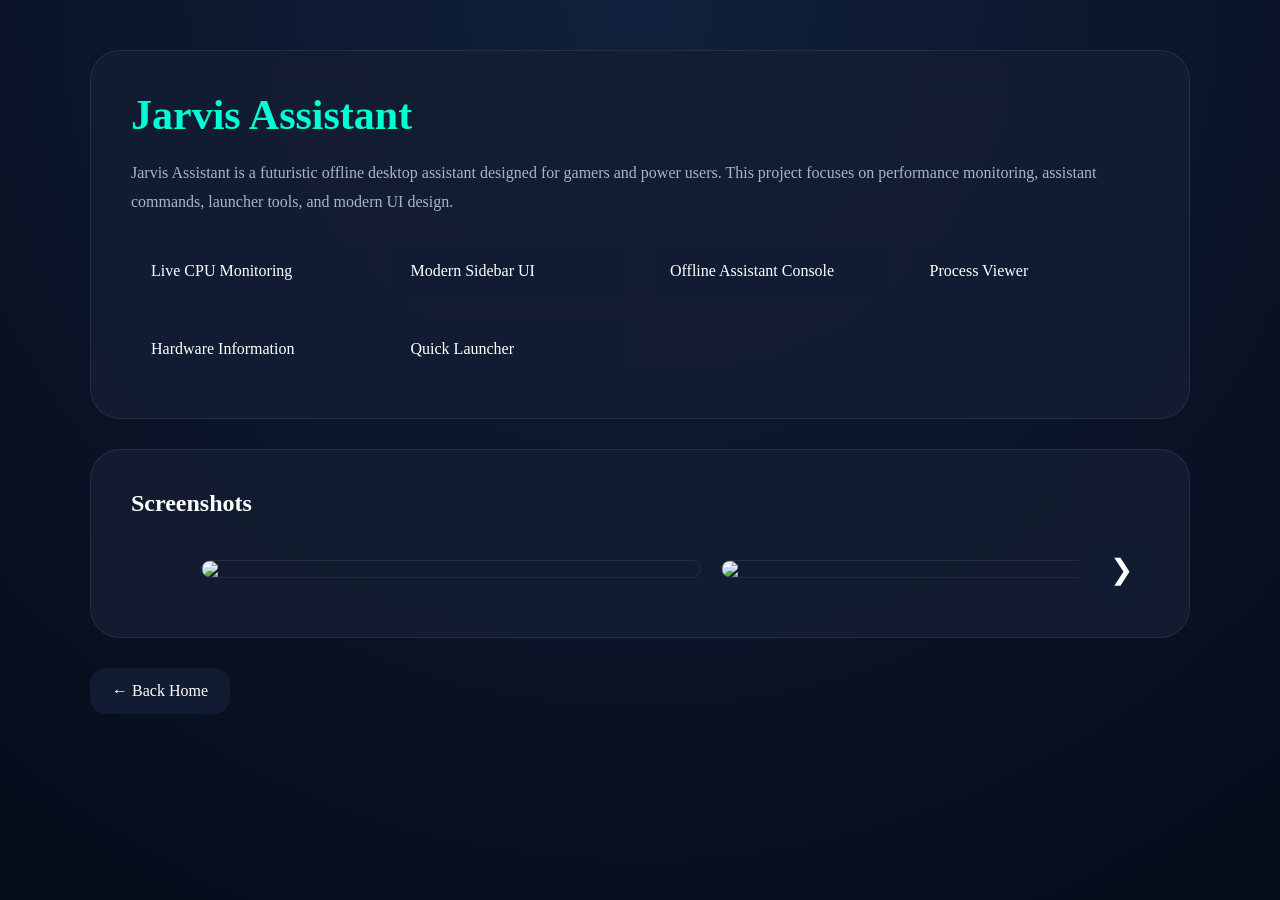
==== about.html @ fdf376cb "Add files via upload" ====
<!DOCTYPE html>
<html lang="en">

<head>

<meta charset="UTF-8">
<meta name="viewport" content="width=device-width, initial-scale=1.0">

<title>About - Jarvis Assistant</title>

<style>

*{
    margin:0;
    padding:0;
    box-sizing:border-box;
}

body{

    background:
    radial-gradient(circle at top,#12203d,#050b18);

    color:white;

    font-family:"Segoe UI";

    min-height:100vh;

    padding:50px;
}

.container{

    max-width:1100px;

    margin:auto;
}

.card{

    background:rgba(20,30,50,0.85);

    border:1px solid rgba(255,255,255,0.08);

    backdrop-filter:blur(20px);

    border-radius:30px;

    padding:40px;

    margin-bottom:30px;
}

h1{

    font-size:42px;

    margin-bottom:20px;

    color:#00ffd5;
}

h2{

    margin-bottom:15px;
}

p{

    color:#a5b4d4;

    line-height:1.8;
}

.features{

    display:grid;

    grid-template-columns:repeat(auto-fit,minmax(220px,1fr));

    gap:20px;

    margin-top:25px;
}

.feature{

    background:#111c33;

    padding:20px;

    border-radius:18px;
}

.slider-wrapper{

    display:flex;

    align-items:center;

    gap:15px;

    margin-top:25px;
}

.gallery-container{

    width:100%;

    overflow:hidden;
}

.gallery{

    display:flex;

    gap:20px;

    transition:0.35s;

    transform:translateX(0);
}

.gallery img{

    width:500px;

    border-radius:22px;

    cursor:pointer;

    flex-shrink:0;

    border:1px solid rgba(255,255,255,0.08);

    transition:0.25s;
}

.gallery img:hover{

    transform:scale(1.02);
}

.slide-btn{

    width:55px;
    height:55px;

    border:none;

    border-radius:50%;

    background:#111c33;

    color:white;

    font-size:28px;

    cursor:pointer;

    flex-shrink:0;

    transition:0.25s;
}

.slide-btn:hover{

    background:#00ffd5;

    color:#081120;
}

/* VIEWER */

#viewer{

    position:fixed;

    inset:0;

    background:rgba(0,0,0,0.97);

    display:none;

    justify-content:center;

    align-items:center;

    z-index:999999;

    backdrop-filter:blur(10px);
}

#viewer img{

    width:auto;

    height:84vh;

    max-width:82vw;

    object-fit:contain;

    border:1px solid rgba(255,255,255,0.08);

    border-radius:8px;

    box-shadow:
    0 0 80px rgba(0,0,0,0.8);

    outline:none;
}

.nav{

    position:fixed;

    top:50%;

    transform:translateY(-50%);

    width:64px;
    height:64px;

    border:none;

    border-radius:50%;

    background:rgba(10,15,25,0.42);

    backdrop-filter:blur(18px);

    color:white;

    font-size:34px;

    cursor:pointer;

    transition:0.25s;

    z-index:9999999;
}

.nav:hover{

    background:#00ffd5;

    color:#081120;

    transform:
    translateY(-50%)
    scale(1.08);
}

.nav:hover{

    opacity:1;
}

.left{

   position: fixed;
    left: 8px;
    top: 50%;
    transform: translateY(-50%);
    z-index: 999999;

}

.right{

    position: fixed;
    right: 8px;
    top: 50%;
    transform: translateY(-50%);
    z-index: 999999;

}

#close-btn{

    position:fixed;

    top:14px;
    right:14px;

    width:48px;
    height:48px;

    border:none;

    border-radius:14px;

    background:rgba(20,30,50,0.82);

    backdrop-filter:blur(12px);

    color:white;

    font-size:20px;

    cursor:pointer;

    transition:0.25s;

    z-index:1000000;
}

#close-btn:hover{

    background:#ff4d6d;

    transform:scale(1.06);
}
.back{

    display:inline-block;

    margin-top:20px;

    padding:14px 24px;

    background:#00ffd5;

    color:#081120;

    text-decoration:none;

    border-radius:15px;

    font-weight:bold;
}

.top-back{

    display:inline-block;

    margin-bottom:25px;

    padding:14px 22px;

    background:#111c33;

    color:white;

    text-decoration:none;

    border-radius:16px;

    transition:0.25s;
}

.top-back:hover{

    background:#00ffd5;

    color:#081120;
}

</style>

</head>

<body>

<div class="container">

    <div class="card">

        <h1>Jarvis Assistant</h1>

        <p>

            Jarvis Assistant is a futuristic offline desktop
            assistant designed for gamers and power users.

            This project focuses on performance monitoring,
            assistant commands, launcher tools, and modern UI design.

        </p>

        <div class="features">

            <div class="feature">
                Live CPU Monitoring
            </div>

            <div class="feature">
                Modern Sidebar UI
            </div>

            <div class="feature">
                Offline Assistant Console
            </div>

            <div class="feature">
                Process Viewer
            </div>

            <div class="feature">
                Hardware Information
            </div>

            <div class="feature">
                Quick Launcher
            </div>

        </div>

    </div>

    <div class="card">

        <h2>Screenshots</h2>

        <div class="slider-wrapper">

            <button id="left-btn"
                    class="slide-btn"
                    onclick="scrollGallery(-1)">

                ❮

            </button>

            <div class="gallery-container">

                <div class="gallery">

                    <img src="screenshots/screenshot1.png"
                        onclick="openViewer(0)">

                    <img src="screenshots/screenshot2.png"
                        onclick="openViewer(1)">

                    <img src="screenshots/screenshot3.png"
                        onclick="openViewer(2)">

                    <img src="screenshots/screenshot4.png"
                        onclick="openViewer(3)">

                </div>

            </div>

            <button id="right-btn"
                    class="slide-btn"
                    onclick="scrollGallery(1)">

                ❯

            </button>

        </div>

        <!-- IMAGE VIEWER -->

        <div id="viewer">

            <button class="nav left"
                 onclick="prevImage()">

                ❮

            </button>

            <img id="viewer-img">

            <button class="nav right"
                    onclick="nextImage()">

                ❯

            </button>

            <button id="close-btn"
                    onclick="closeViewer()">

                ✕

            </button>

        </div>

    </div>

    <a class="top-back"
        href="index.html">

        ← Back Home

    </a>

</div>

<script>

const images = [
    "screenshots/screenshot1.png",
    "screenshots/screenshot2.png",
    "screenshots/screenshot3.png",
    "screenshots/screenshot4.png"
];

let currentImage = 0;

let galleryIndex = 0;

const gallery =
    document.querySelector(".gallery");

function scrollGallery(direction){

    galleryIndex += direction;

    if(galleryIndex < 0)
        galleryIndex = 0;

    if(galleryIndex > 3)
        galleryIndex = 3;

    gallery.style.transform =
        `translateX(-${galleryIndex * 520}px)`;

    updateButtons();
}

function updateButtons(){

    document.getElementById("left-btn").style.opacity =
        galleryIndex === 0 ? "0" : "1";

    document.getElementById("right-btn").style.opacity =
        galleryIndex === 3 ? "0" : "1";
}

function openViewer(index){

    currentImage = index;

    document.getElementById("viewer").style.display = "flex";

    updateViewer();
}

function closeViewer(){

    document.getElementById("viewer").style.display = "none";
}

function updateViewer(){

    document.getElementById("viewer-img").src =
        images[currentImage];

    document.querySelector(".left").style.opacity =
        currentImage === 0 ? "0" : "1";

    document.querySelector(".right").style.opacity =
        currentImage === 3 ? "0" : "1";
}

function nextImage(){

    if(currentImage < 3){

        currentImage++;

        updateViewer();
    }
}

function prevImage(){

    if(currentImage > 0){

        currentImage--;

        updateViewer();
    }
}

document.addEventListener("keydown", function(e){

    const viewer =
        document.getElementById("viewer");

    if(viewer.style.display !== "flex")
        return;

    if(e.key === "ArrowRight")
        nextImage();

    if(e.key === "ArrowLeft")
        prevImage();

    if(e.key === "Escape")
        closeViewer();
});

updateButtons();

</script>

</body>

</html>
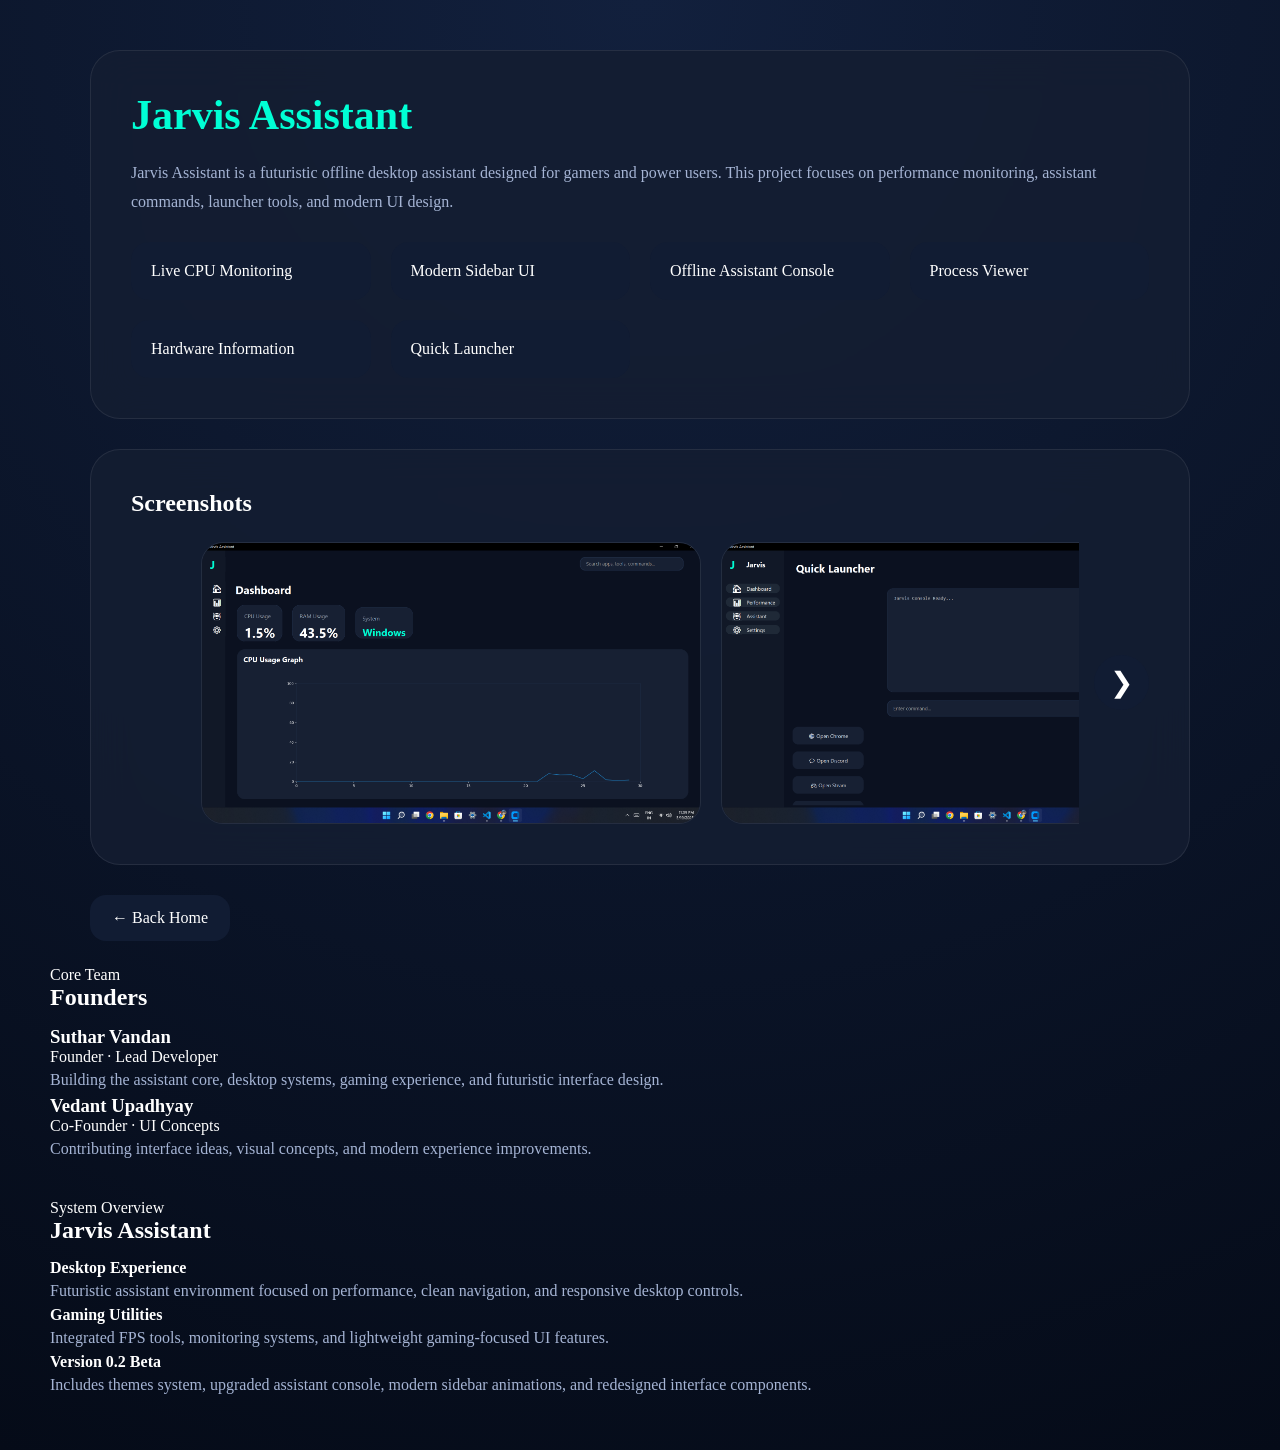
==== commit 31bbfbe1: "Update about.html" ====
--- a/about.html
+++ b/about.html
@@ -428,16 +428,16 @@
 
                 <div class="gallery">
 
-                    <img src="screenshots/screenshot1.png"
+                    <img src="screenshot1.png"
                         onclick="openViewer(0)">
 
-                    <img src="screenshots/screenshot2.png"
+                    <img src="screenshot2.png"
                         onclick="openViewer(1)">
 
-                    <img src="screenshots/screenshot3.png"
+                    <img src="screenshot3.png"
                         onclick="openViewer(2)">
 
-                    <img src="screenshots/screenshot4.png"
+                    <img src="screenshot4.png"
                         onclick="openViewer(3)">
 
                 </div>
@@ -497,10 +497,10 @@
 <script>
 
 const images = [
-    "screenshots/screenshot1.png",
-    "screenshots/screenshot2.png",
-    "screenshots/screenshot3.png",
-    "screenshots/screenshot4.png"
+    "screenshot1.png",
+    "screenshot2.png",
+    "screenshot3.png",
+    "screenshot4.png"
 ];
 
 let currentImage = 0;
@@ -603,6 +603,129 @@
 
 </script>
 
+<section class="founders">
+
+    <div class="section-header">
+
+        <span>Core Team</span>
+
+        <h2 class="hover-title">Founders</h2>
+
+    </div>
+
+    <div class="founder-grid">
+
+        <div class="founder-card">
+
+            <div class="top-line"></div>
+
+            <h3>Suthar Vandan</h3>
+
+            <div class="role">
+
+                Founder · Lead Developer
+
+            </div>
+
+            <p>
+
+                Building the assistant core,
+                desktop systems,
+                gaming experience,
+                and futuristic interface design.
+
+            </p>
+
+        </div>
+
+        <div class="founder-card">
+
+            <div class="top-line"></div>
+
+            <h3>Vedant Upadhyay</h3>
+
+            <div class="role">
+
+                Co-Founder · UI Concepts
+
+            </div>
+
+            <p>
+
+                Contributing interface ideas,
+                visual concepts,
+                and modern experience improvements.
+
+            </p>
+
+        </div>
+
+    </div>
+
+</section><br>
+
+<br>
+
+<section class="about-section">
+
+    <div class="section-header">
+
+        <span>System Overview</span>
+
+        <h2 class="hover-title">Jarvis Assistant</h2>
+
+    </div>
+
+    <div class="about-layout">
+
+        <div class="about-box">
+
+            <h4>Desktop Experience</h4>
+
+            <p>
+
+                Futuristic assistant environment
+                focused on performance,
+                clean navigation,
+                and responsive desktop controls.
+
+            </p>
+
+        </div>
+
+        <div class="about-box">
+
+            <h4>Gaming Utilities</h4>
+
+            <p>
+
+                Integrated FPS tools,
+                monitoring systems,
+                and lightweight gaming-focused UI features.
+
+            </p>
+
+        </div>
+
+        <div class="about-box">
+
+            <h4>Version 0.2 Beta</h4>
+
+            <p>
+
+                Includes themes system,
+                upgraded assistant console,
+                modern sidebar animations,
+                and redesigned interface components.
+
+            </p>
+
+        </div>
+
+    </div>
+
+</section>
+
 </body>
 
-</html>+</html>
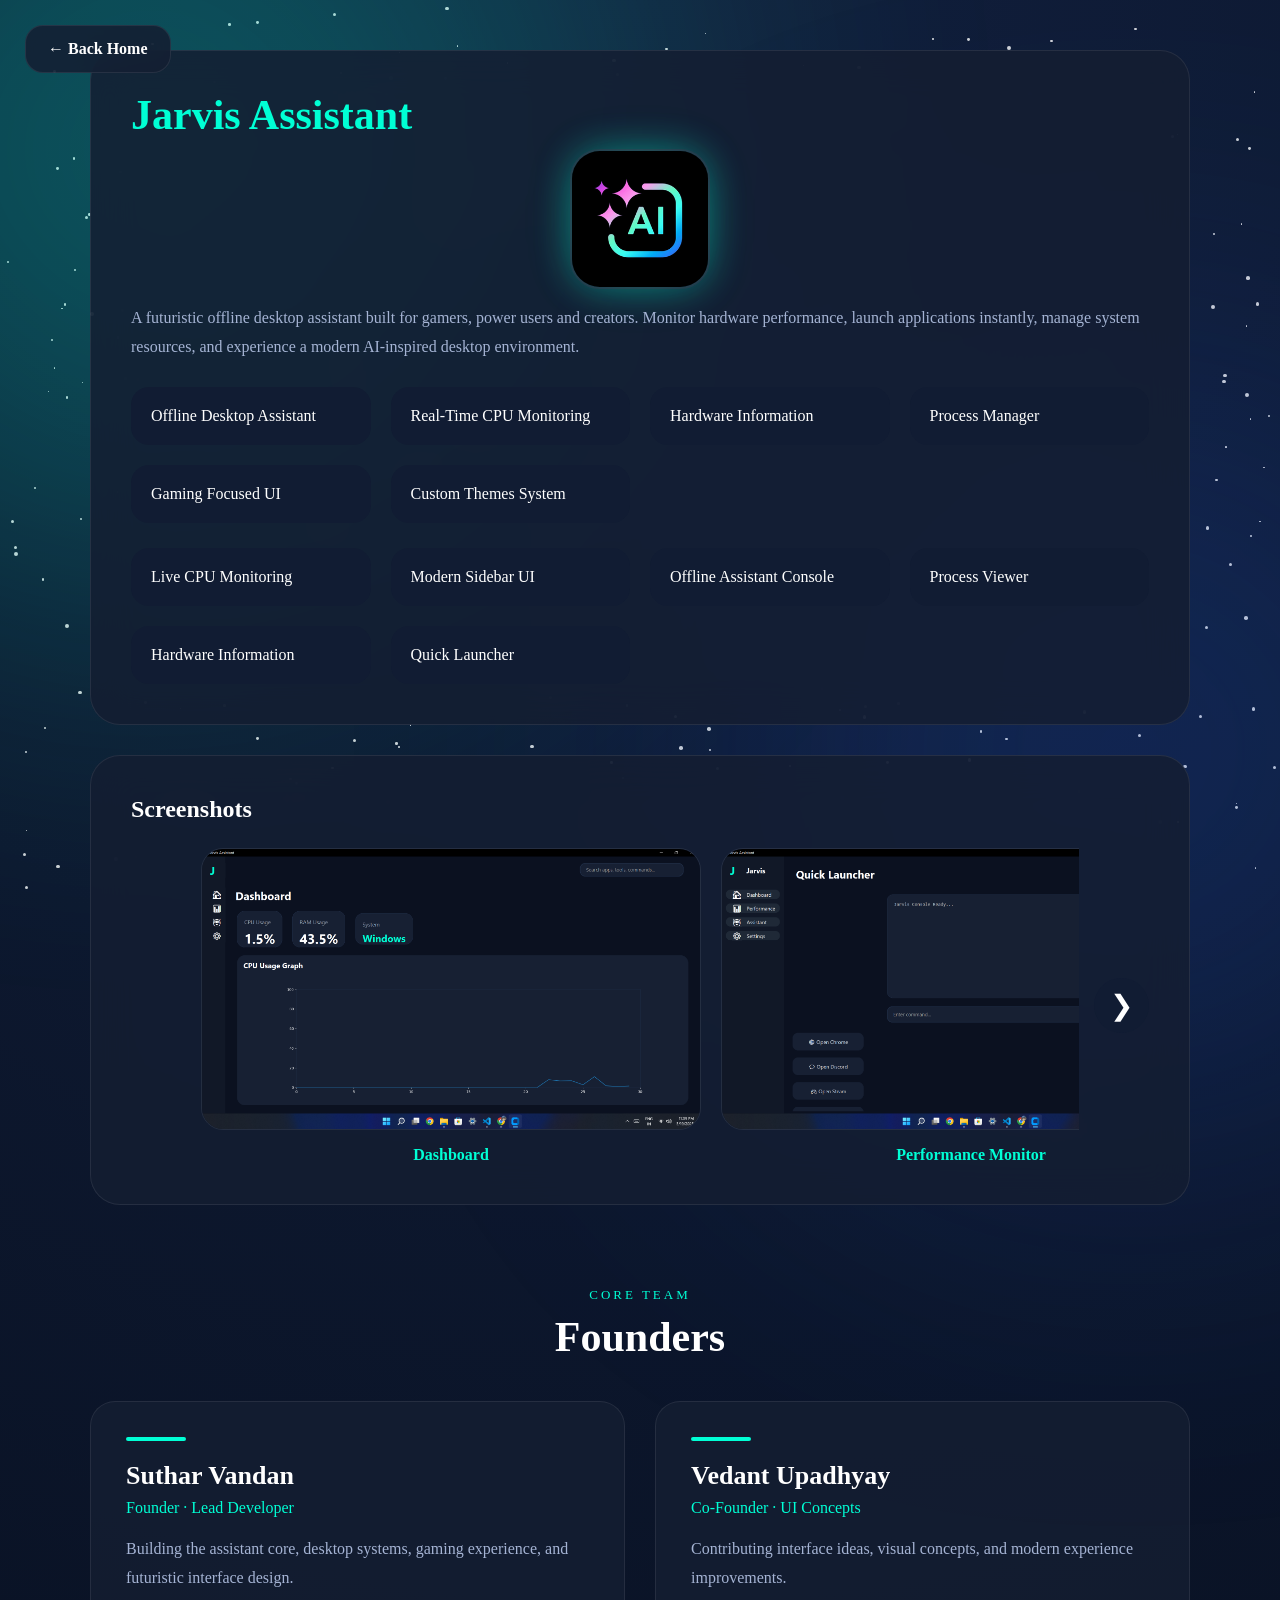
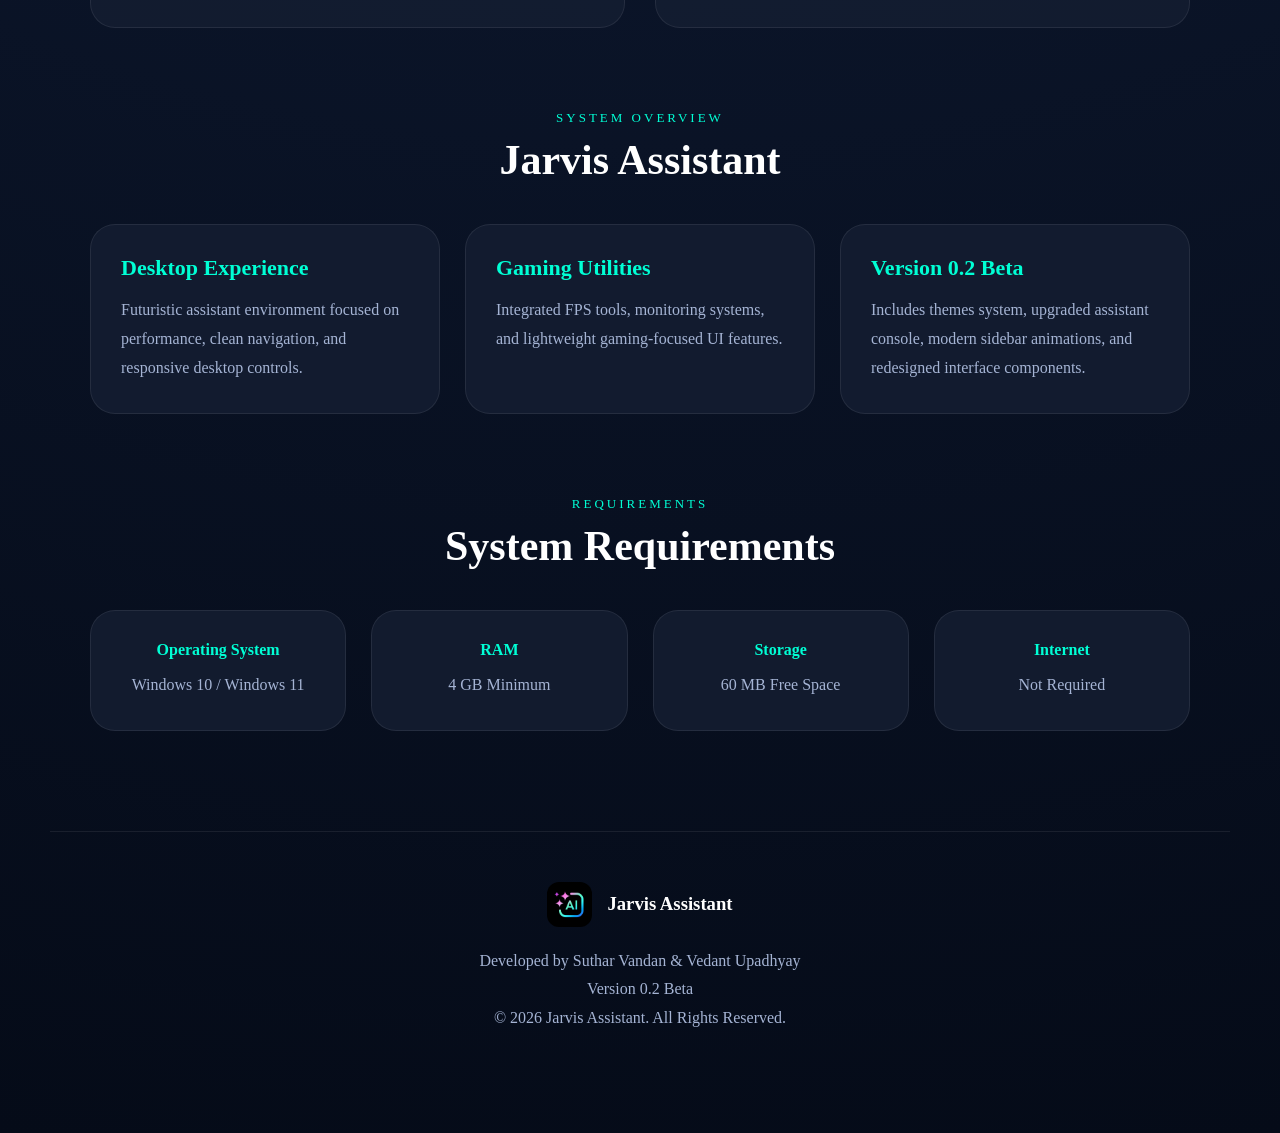
==== commit 4c25b5ed: "Update print statement from 'Hello' to 'Goodbye'" ====
--- a/about.html
+++ b/about.html
@@ -9,6 +9,56 @@
 <title>About - Jarvis Assistant</title>
 
 <style>
+
+.stars{
+
+    position:fixed;
+
+    inset:0;
+
+    overflow:hidden;
+
+    z-index:-1;
+}
+
+.star{
+
+    position:absolute;
+
+    border-radius:50%;
+
+    background:white;
+
+    animation:float linear infinite;
+
+    opacity:.8;
+}
+
+@keyframes float{
+
+    0%{
+
+        transform:
+        translate(0,0)
+        scale(1);
+
+        opacity:.3;
+    }
+
+    50%{
+
+        opacity:1;
+    }
+
+    100%{
+
+        transform:
+        translate(var(--x),var(--y))
+        scale(1.4);
+
+        opacity:.2;
+    }
+}
 
 *{
     margin:0;
@@ -334,28 +384,451 @@
 
 .top-back{
 
-    display:inline-block;
+    position:fixed;
+
+    top:25px;
+
+    left:25px;
+
+    z-index:99999;
+
+    padding:14px 22px;
+
+    background:rgba(20,30,50,.85);
+
+    backdrop-filter:blur(20px);
+
+    border:1px solid rgba(255,255,255,.08);
+
+    color:white;
+
+    text-decoration:none;
+
+    border-radius:18px;
+
+    font-weight:600;
+
+    transition:.3s;
+}
+
+.top-back:hover{
+
+    background:#00ffd5;
+
+    color:#081120;
+
+    transform:translateY(-3px);
+
+    box-shadow:
+    0 0 25px rgba(0,255,213,.4);
+}
+
+.hero-logo{
+
+    width:120px;
+
+    height:120px;
+
+    margin:auto;
 
     margin-bottom:25px;
 
-    padding:14px 22px;
-
-    background:#111c33;
+    border-radius:35px;
+
+    background:#00ffd5;
+
+    color:#081120;
+
+    display:flex;
+
+    align-items:center;
+
+    justify-content:center;
+
+    font-size:55px;
+
+    font-weight:bold;
+
+    box-shadow:
+    0 0 50px rgba(0,255,213,.35);
+}
+
+.hero-logo{
+
+    display:flex;
+
+    justify-content:center;
+
+    margin-bottom:25px;
+}
+
+.hero-logo img{
+
+    width:140px;
+
+    height:140px;
+
+    object-fit:cover;
+
+    border-radius:30px;
+
+    border:2px solid rgba(255,255,255,.08);
+
+    box-shadow:
+    0 0 35px rgba(0,255,213,.25);
+
+    transition:.3s;
+}
+
+.hero-logo img:hover{
+
+    transform:scale(1.05);
+}
+
+/* =========================
+   SECTION TITLES
+========================= */
+
+.section-header{
+
+    text-align:center;
+
+    margin-bottom:40px;
+}
+
+.section-header span{
+
+    color:#00ffd5;
+
+    letter-spacing:3px;
+
+    font-size:13px;
+
+    text-transform:uppercase;
+}
+
+.hover-title{
+
+    font-size:42px;
+
+    margin-top:10px;
+}
+
+.shot-card{
+
+    text-align:center;
+}
+
+.shot-card h4{
+
+    margin-top:12px;
+
+    color:#00ffd5;
+
+    font-size:16px;
+}
+
+/* =========================
+   FOUNDERS
+========================= */
+
+.founders{
+
+    max-width:1100px;
+
+    margin:80px auto;
+}
+
+.founder-grid{
+
+    display:grid;
+
+    grid-template-columns:
+    repeat(auto-fit,minmax(300px,1fr));
+
+    gap:30px;
+}
+
+.founder-card{
+
+    background:rgba(20,30,50,.85);
+
+    border:1px solid rgba(255,255,255,.08);
+
+    border-radius:25px;
+
+    padding:35px;
+
+    transition:.3s;
+}
+
+.founder-card:hover{
+
+    transform:translateY(-8px);
+
+    border-color:#00ffd5;
+
+    box-shadow:
+    0 0 30px rgba(0,255,213,.2);
+}
+
+.top-line{
+
+    width:60px;
+
+    height:4px;
+
+    background:#00ffd5;
+
+    border-radius:10px;
+
+    margin-bottom:20px;
+}
+
+.founder-card h3{
+
+    font-size:26px;
+
+    margin-bottom:8px;
+}
+
+.role{
+
+    color:#00ffd5;
+
+    margin-bottom:18px;
+}
+
+.shooting-star{
+
+    position:fixed;
+
+    width:180px;
+
+    height:3px;
+
+    border-radius:999px;
+
+    pointer-events:none;
+
+    z-index:1;
+
+    background:
+    linear-gradient(
+        to right,
+        transparent,
+        #00ffd5,
+        white
+    );
+
+    box-shadow:
+    0 0 10px #00ffd5,
+    0 0 20px #00ffd5;
+
+    transform-origin:center;
+
+    animation:
+    shootingStar 2s linear forwards;
+}
+
+/* =========================
+   ABOUT SECTION
+========================= */
+
+.about-section{
+
+    max-width:1100px;
+
+    margin:80px auto;
+}
+
+.about-layout{
+
+    display:grid;
+
+    grid-template-columns:
+    repeat(auto-fit,minmax(280px,1fr));
+
+    gap:25px;
+}
+
+.about-box{
+
+    background:rgba(20,30,50,.85);
+
+    border:1px solid rgba(255,255,255,.08);
+
+    border-radius:25px;
+
+    padding:30px;
+
+    transition:.3s;
+}
+
+.about-box:hover{
+
+    transform:translateY(-8px);
+
+    border-color:#00ffd5;
+}
+
+.about-box h4{
+
+    color:#00ffd5;
+
+    margin-bottom:15px;
+
+    font-size:22px;
+}
+
+.glow{
+
+    position:fixed;
+
+    border-radius:50%;
+
+    filter:blur(180px);
+
+    z-index:-1;
+}
+
+.glow1{
+
+    width:900px;
+    height:900px;
+
+    background:#00ffd5;
+
+    opacity:.25;
+
+    top:-300px;
+    left:-300px;
+
+    animation:float1 12s ease-in-out infinite alternate;
+}
+
+.glow2{
+
+    width:800px;
+    height:800px;
+
+    background:#2563eb;
+
+    opacity:.20;
+
+    bottom:-250px;
+    right:-250px;
+
+    animation:float2 15s ease-in-out infinite alternate;
+}
+
+@keyframes float1{
+
+    from{
+        transform:translate(0,0);
+    }
+
+    to{
+        transform:translate(100px,80px);
+    }
+}
+
+@keyframes float2{
+
+    from{
+        transform:translate(0,0);
+    }
+
+    to{
+        transform:translate(-100px,-80px);
+    }
+}
+
+
+.requirements{
+
+    max-width:1100px;
+
+    margin:80px auto;
+}
+
+.requirements-grid{
+
+    display:grid;
+
+    grid-template-columns:
+    repeat(auto-fit,minmax(250px,1fr));
+
+    gap:25px;
+}
+
+.requirement-box{
+
+    background:rgba(20,30,50,.85);
+
+    border:1px solid rgba(255,255,255,.08);
+
+    border-radius:25px;
+
+    padding:30px;
+
+    text-align:center;
+
+    transition:.3s;
+}
+
+.requirement-box:hover{
+
+    border-color:#00ffd5;
+
+    transform:translateY(-6px);
+}
+
+.requirement-box h4{
+
+    color:#00ffd5;
+
+    margin-bottom:12px;
+}
+
+.footer{
+
+    margin-top:100px;
+
+    text-align:center;
+
+    padding:50px 20px;
+
+    border-top:1px solid rgba(255,255,255,.08);
+
+    color:#8ca0be;
+}
+
+.footer-logo{
+
+    display:flex;
+
+    justify-content:center;
+
+    align-items:center;
+
+    gap:15px;
+
+    margin-bottom:20px;
+}
+
+.footer-logo img{
+
+    width:45px;
+
+    height:45px;
+
+    border-radius:12px;
+}
+
+.footer-logo h3{
 
     color:white;
-
-    text-decoration:none;
-
-    border-radius:16px;
-
-    transition:0.25s;
-}
-
-.top-back:hover{
-
-    background:#00ffd5;
-
-    color:#081120;
 }
 
 </style>
@@ -364,21 +837,66 @@
 
 <body>
 
+<a class="top-back"
+   href="index.html">
+
+   ← Back Home
+
+</a>
+
+<div class="stars" id="stars"></div>
+
 <div class="container">
 
     <div class="card">
 
         <h1>Jarvis Assistant</h1>
 
+        <div class="hero-logo">
+
+            <img src="assets/jarvis.ico" alt="Jarvis Logo">
+
+        </div>
+
         <p>
 
-            Jarvis Assistant is a futuristic offline desktop
-            assistant designed for gamers and power users.
-
-            This project focuses on performance monitoring,
-            assistant commands, launcher tools, and modern UI design.
+        A futuristic offline desktop assistant built for gamers,
+        power users and creators.
+
+        Monitor hardware performance,
+        launch applications instantly,
+        manage system resources,
+        and experience a modern AI-inspired desktop environment.
 
         </p>
+
+        <div class="features">
+
+            <div class="feature">
+                Offline Desktop Assistant
+            </div>
+
+            <div class="feature">
+                Real-Time CPU Monitoring
+            </div>
+
+            <div class="feature">
+                Hardware Information
+            </div>
+
+            <div class="feature">
+                Process Manager
+            </div>
+
+            <div class="feature">
+                Gaming Focused UI
+            </div>
+
+            <div class="feature">
+                Custom Themes System
+            </div>
+
+        </div>
 
         <div class="features">
 
@@ -428,17 +946,41 @@
 
                 <div class="gallery">
 
-                    <img src="screenshot1.png"
-                        onclick="openViewer(0)">
-
-                    <img src="screenshot2.png"
-                        onclick="openViewer(1)">
-
-                    <img src="screenshot3.png"
-                        onclick="openViewer(2)">
-
-                    <img src="screenshot4.png"
-                        onclick="openViewer(3)">
+                    <div class="shot-card">
+
+                        <img src="screenshot1.png"
+                            onclick="openViewer(0)">
+
+                        <h4>Dashboard</h4>
+
+                    </div>
+
+                    <div class="shot-card">
+
+                        <img src="screenshot2.png"
+                             onclick="openViewer(1)">
+
+                        <h4>Performance Monitor</h4>
+
+                    </div>
+
+                    <div class="shot-card">
+
+                        <img src="screenshot3.png"
+                            onclick="openViewer(2)">
+
+                        <h4>Assistant Console</h4>
+
+                    </div>
+
+                    <div class="shot-card">
+
+                        <img src="screenshot4.png"
+                            onclick="openViewer(3)">
+
+                        <h4>Settings Panel</h4>
+
+                    </div>
 
                 </div>
 
@@ -485,14 +1027,10 @@
 
     </div>
 
-    <a class="top-back"
-        href="index.html">
-
-        ← Back Home
-
-    </a>
-
 </div>
+
+<div class="glow glow1"></div>
+<div class="glow glow2"></div>
 
 <script>
 
@@ -662,9 +1200,7 @@
 
     </div>
 
-</section><br>
-
-<br>
+</section>
 
 <section class="about-section">
 
@@ -726,6 +1262,155 @@
 
 </section>
 
+<section class="requirements">
+
+    <div class="section-header">
+
+        <span>Requirements</span>
+
+        <h2 class="hover-title">
+
+            System Requirements
+
+        </h2>
+
+    </div>
+
+    <div class="requirements-grid">
+
+        <div class="requirement-box">
+
+            <h4>Operating System</h4>
+
+            <p>Windows 10 / Windows 11</p>
+
+        </div>
+
+        <div class="requirement-box">
+
+            <h4>RAM</h4>
+
+            <p>4 GB Minimum</p>
+
+        </div>
+
+        <div class="requirement-box">
+
+            <h4>Storage</h4>
+
+            <p>60 MB Free Space</p>
+
+        </div>
+
+        <div class="requirement-box">
+
+            <h4>Internet</h4>
+
+            <p>Not Required</p>
+
+        </div>
+
+    </div>
+
+</section>
+
+<script>
+
+const starsContainer =
+document.getElementById("stars");
+
+for(let i=0;i<350;i++){
+
+    const star =
+    document.createElement("div");
+
+    star.classList.add("star");
+
+    const size =
+    Math.random()*3+1;
+
+    star.style.width =
+    size+"px";
+
+    star.style.height =
+    size+"px";
+
+    star.style.left =
+    Math.random()*100+"%";
+
+    star.style.top =
+    Math.random()*100+"%";
+
+    const directions = [
+
+        [200,200],
+        [-200,200],
+        [200,-200],
+        [-200,-200],
+
+        [300,50],
+        [-300,50],
+
+        [50,300],
+        [-50,300],
+
+        [0,400],
+        [0,-400]
+    ];
+
+    const move =
+    directions[Math.floor(
+    Math.random()*directions.length
+    )];
+
+    star.style.setProperty(
+        "--x",
+        move[0] + "px"
+    );
+
+    star.style.setProperty(
+        "--y",
+        move[1] + "px"
+    );
+
+    star.style.animationDuration =
+    (15+Math.random()*30)+"s";
+
+    starsContainer.appendChild(star);
+}
+
+</script>
+
+<footer class="footer">
+
+    <div class="footer-logo">
+
+        <img src="assets/jarvis.ico" alt="Jarvis Logo">
+
+        <h3>Jarvis Assistant</h3>
+
+    </div>
+
+    <p>
+
+        Developed by Suthar Vandan & Vedant Upadhyay
+
+    </p>
+
+    <p>
+
+        Version 0.2 Beta
+
+    </p>
+
+    <p>
+
+        © 2026 Jarvis Assistant. All Rights Reserved.
+
+    </p>
+
+</footer>
+
 </body>
 
 </html>
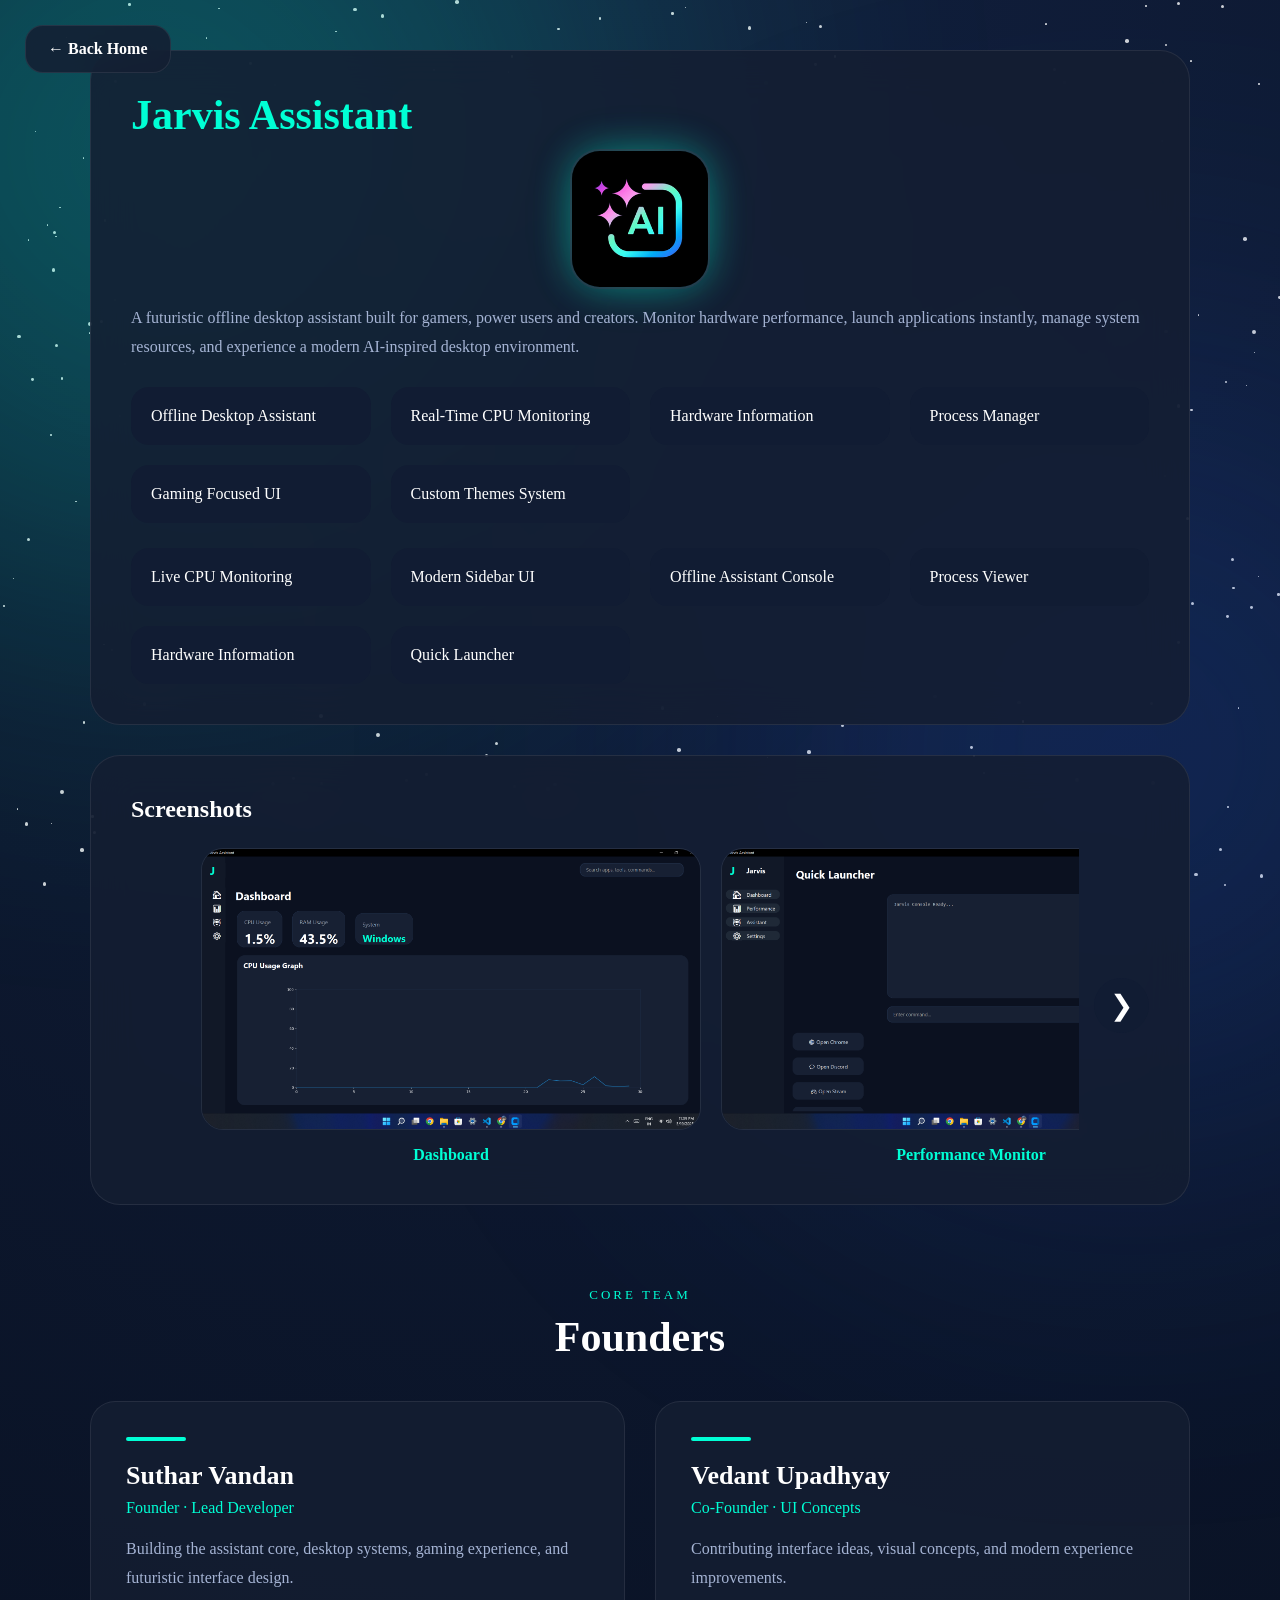
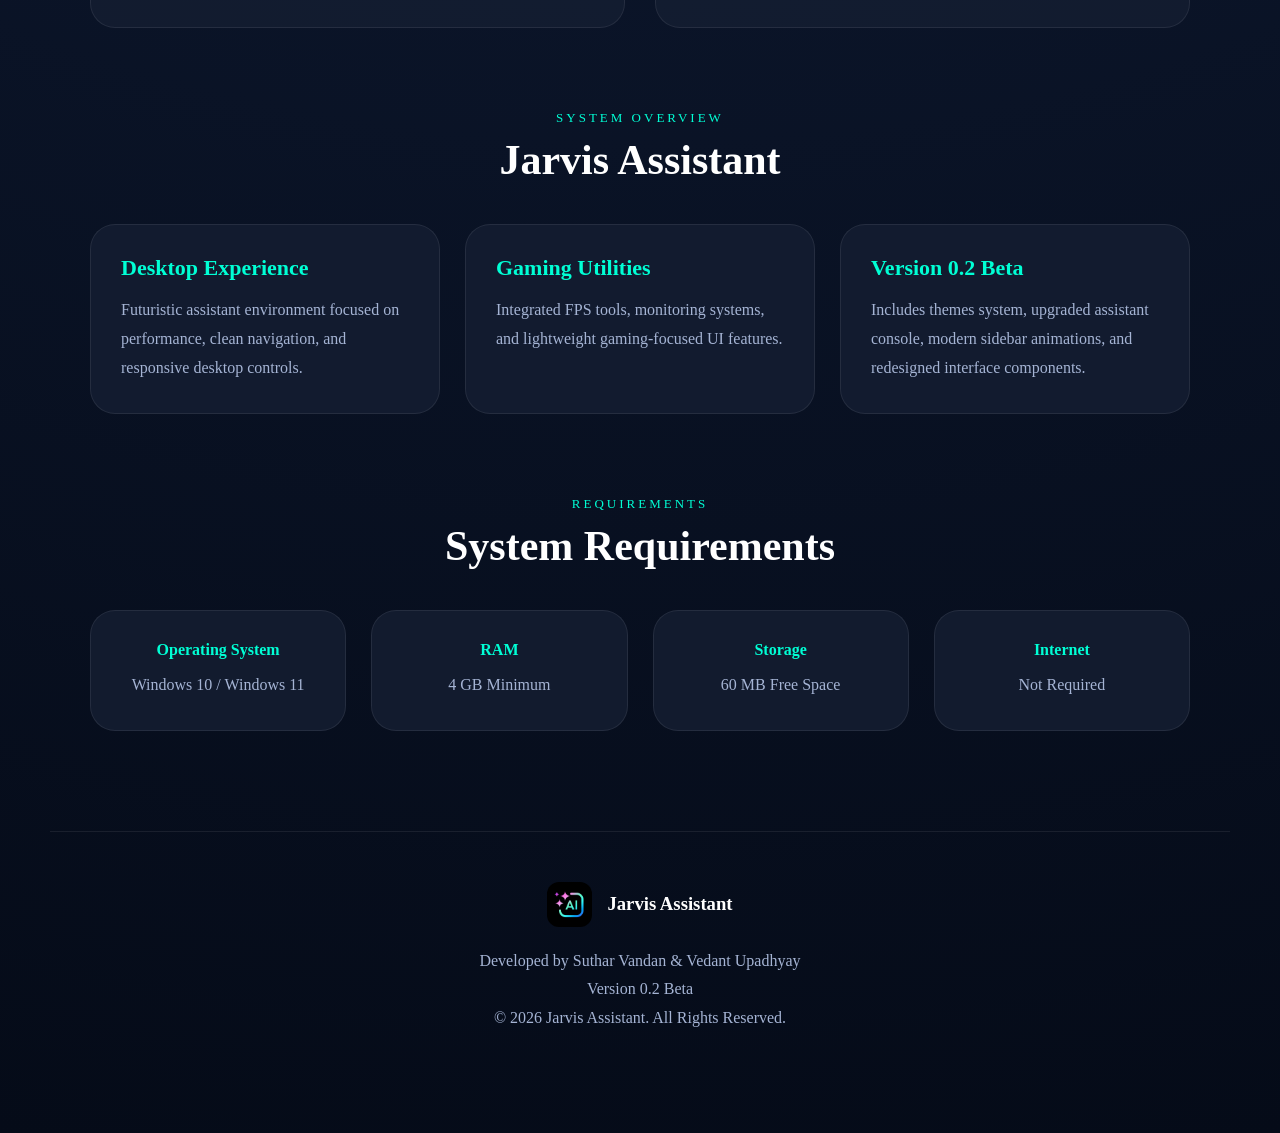
==== commit cc27e7db: "Add files via upload" ====
--- a/about.html
+++ b/about.html
@@ -1413,4 +1413,4 @@
 
 </body>
 
-</html>
+</html>
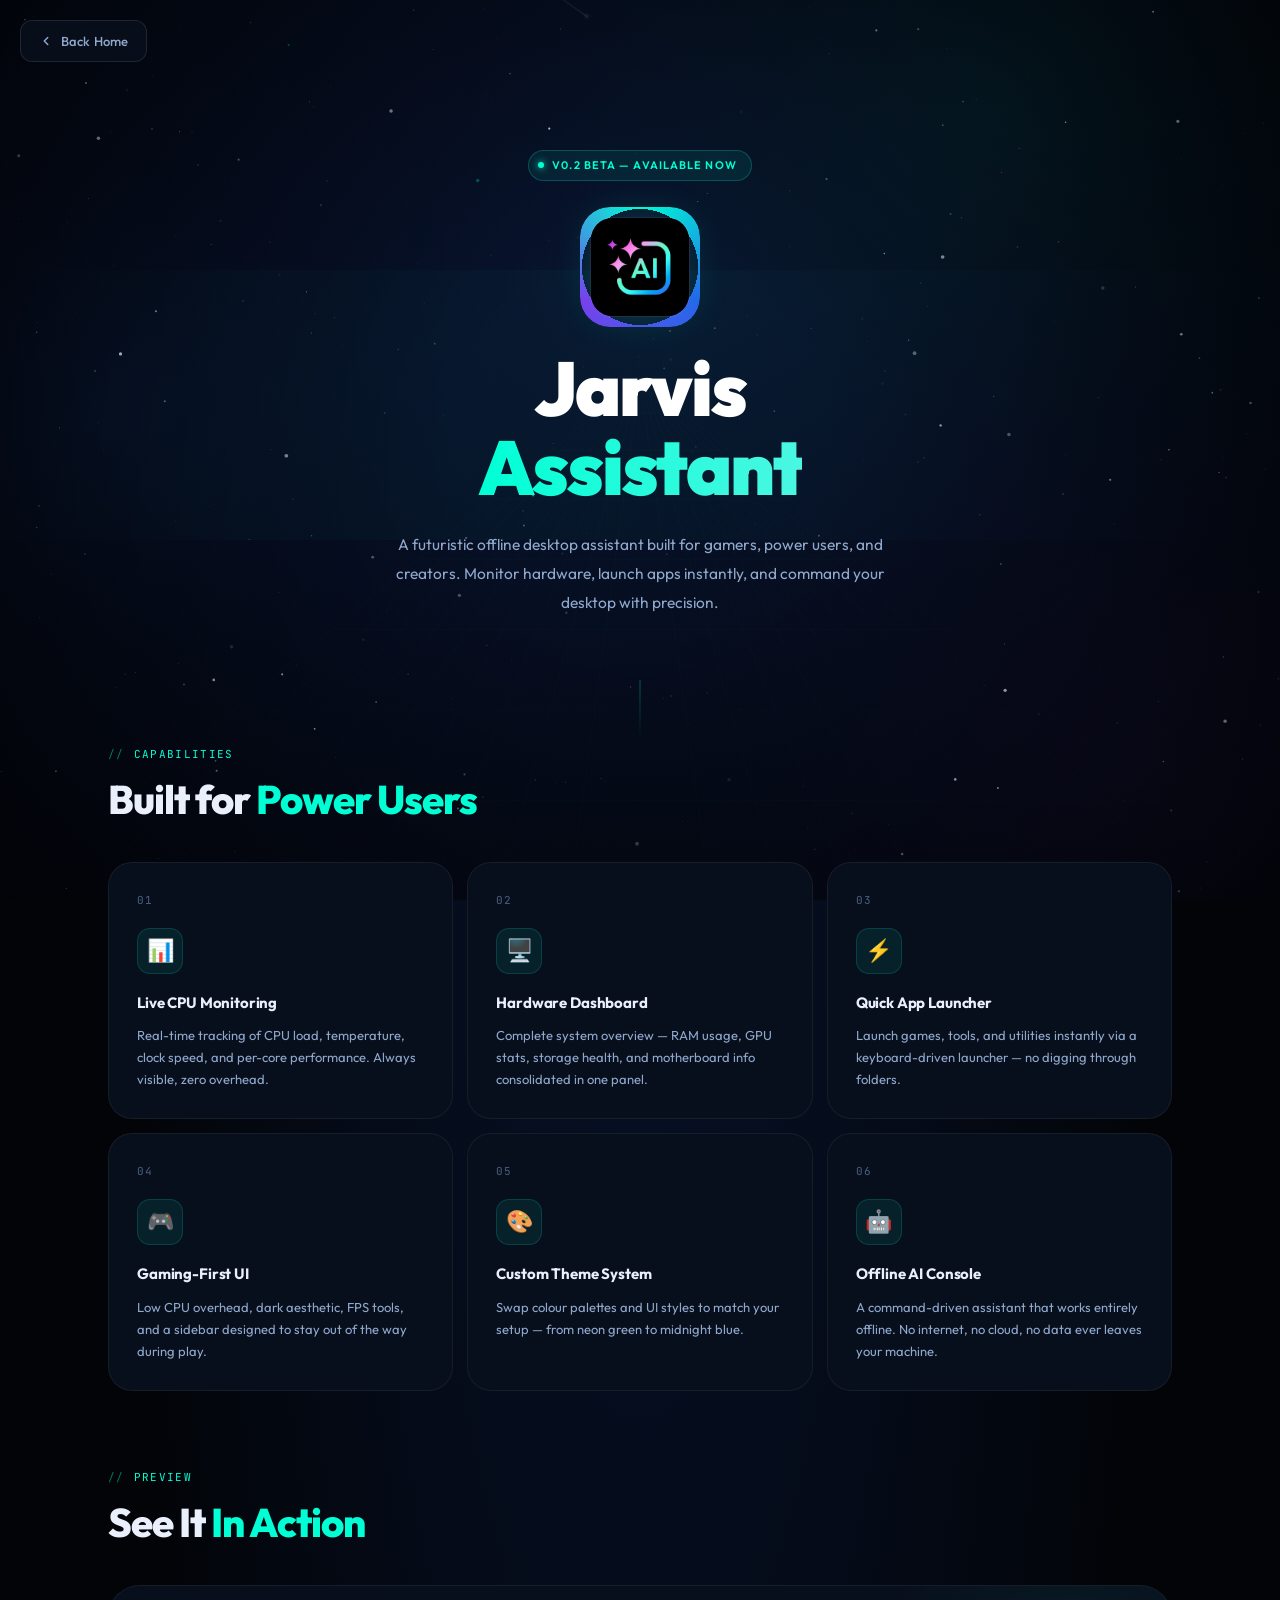
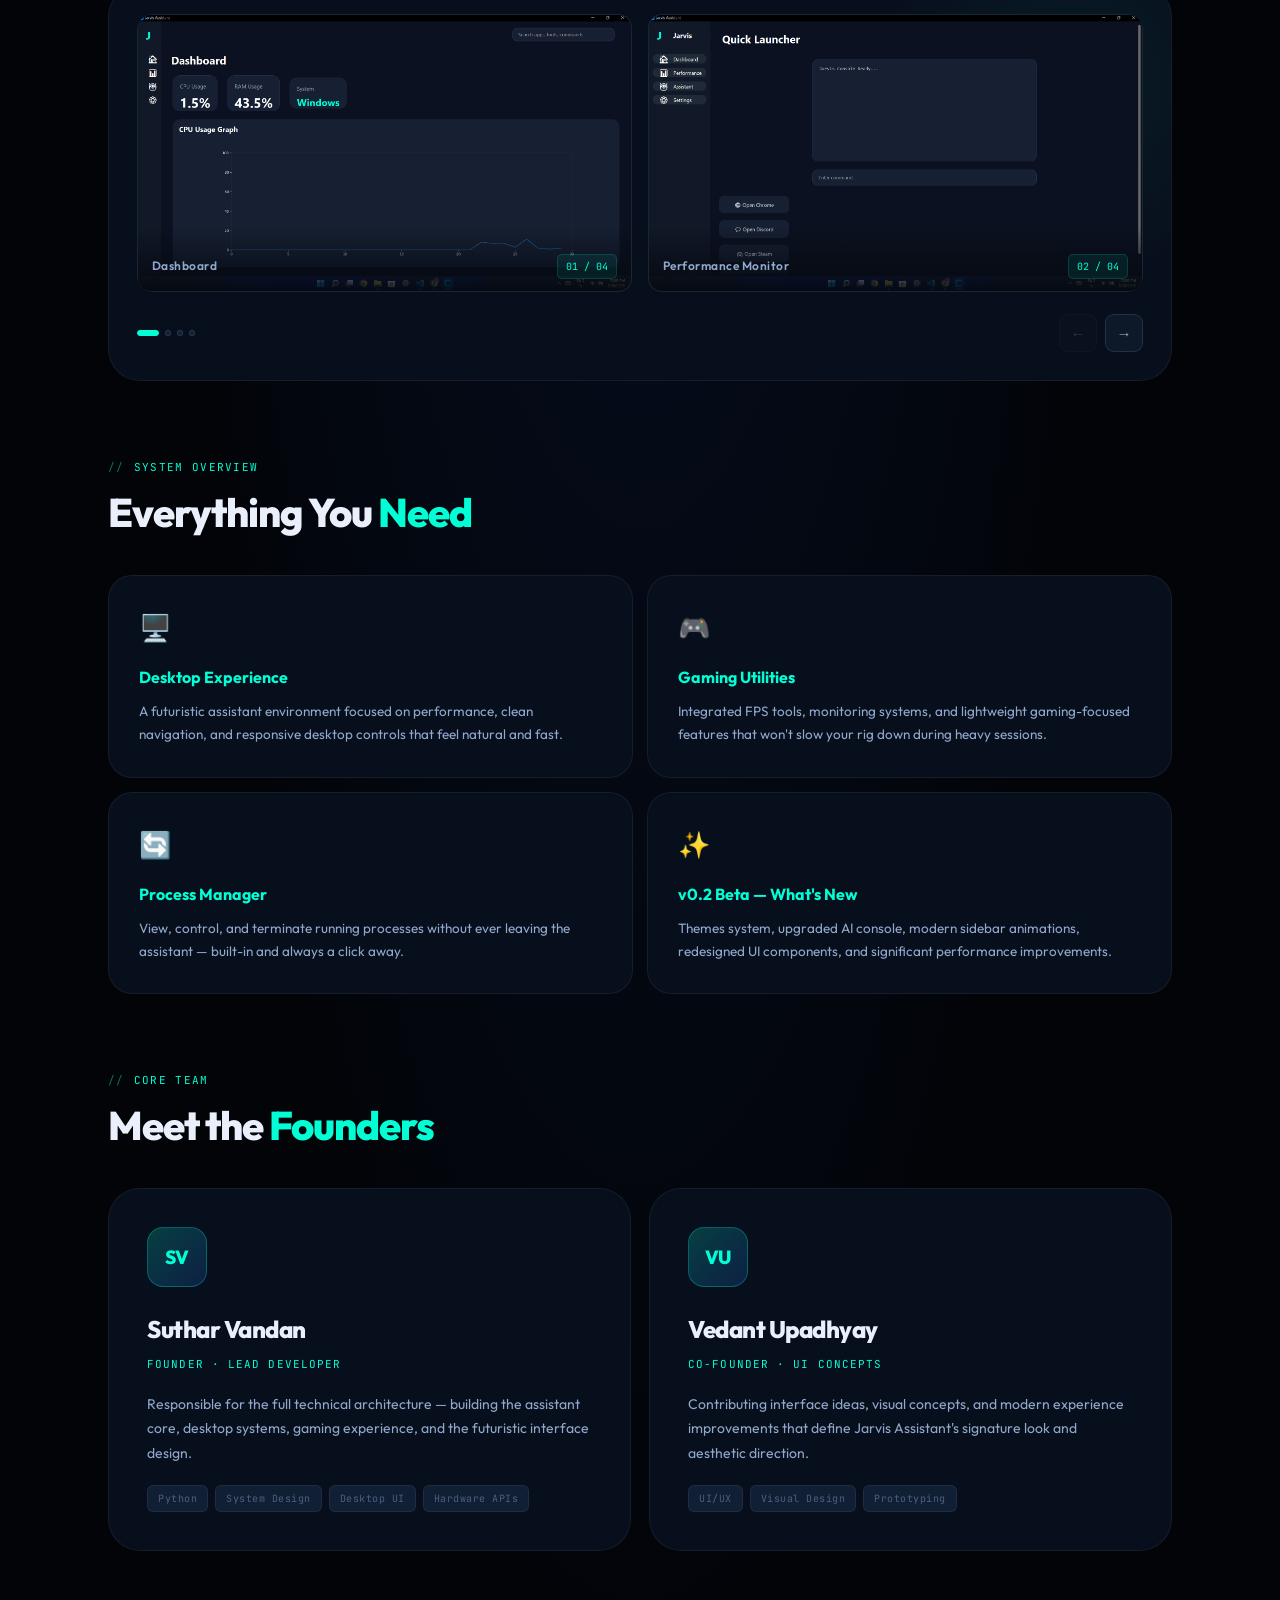
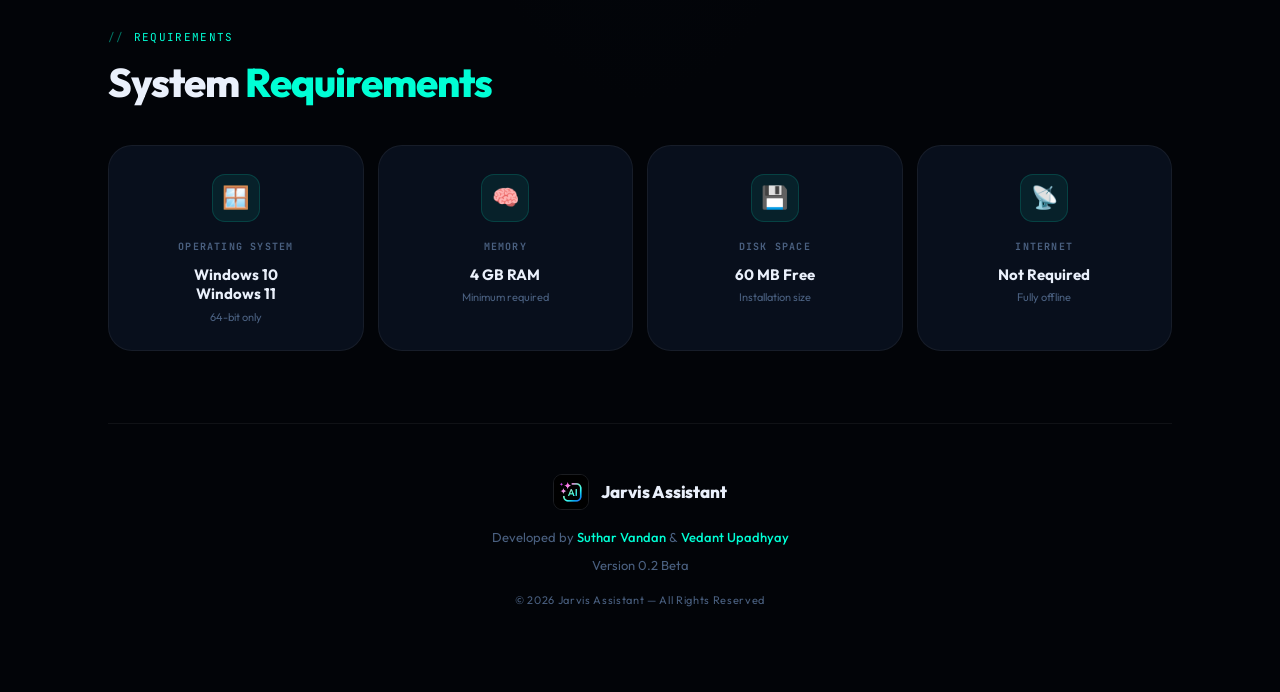
==== commit 227215e2: "Update print statement from 'Hello' to 'Goodbye'" ====
--- a/about.html
+++ b/about.html
@@ -1,1416 +1,1007 @@
 <!DOCTYPE html>
 <html lang="en">
-
 <head>
-
 <meta charset="UTF-8">
 <meta name="viewport" content="width=device-width, initial-scale=1.0">
-
-<title>About - Jarvis Assistant</title>
-
+<title>Jarvis Assistant — About</title>
+<link href="https://fonts.googleapis.com/css2?family=Outfit:wght@300;400;500;600;700;800;900&family=JetBrains+Mono:wght@400;500&display=swap" rel="stylesheet">
 <style>
-
-.stars{
-
-    position:fixed;
-
-    inset:0;
-
-    overflow:hidden;
-
-    z-index:-1;
-}
-
-.star{
-
-    position:absolute;
-
-    border-radius:50%;
-
-    background:white;
-
-    animation:float linear infinite;
-
-    opacity:.8;
-}
-
-@keyframes float{
-
-    0%{
-
-        transform:
-        translate(0,0)
-        scale(1);
-
-        opacity:.3;
+:root {
+  --teal: #00ffd5;
+  --teal-2: #00c9a7;
+  --blue: #2563eb;
+  --teal-glow: rgba(0,255,213,0.18);
+  --teal-dim: rgba(0,255,213,0.08);
+  --blue-dim: rgba(37,99,235,0.12);
+  --bg:   #04080f;
+  --bg2:  #080f1c;
+  --bg3:  #0d1828;
+  --bg4:  #111f35;
+  --border:       rgba(255,255,255,0.06);
+  --border-md:    rgba(255,255,255,0.10);
+  --border-teal:  rgba(0,255,213,0.35);
+  --text:       #eaf0fb;
+  --text-2:     #8fa8cc;
+  --text-3:     #4a6080;
+  --font-h: 'Outfit', sans-serif;
+  --font-mono: 'JetBrains Mono', monospace;
+  --r: 16px;
+  --r-lg: 24px;
+  --r-xl: 32px;
+}
+*,*::before,*::after{margin:0;padding:0;box-sizing:border-box}
+html{scroll-behavior:smooth}
+body{
+  background:radial-gradient(ellipse at 50% 0%, #08142e 0%, #020408 60%);
+  color:var(--text);
+  font-family:var(--font-h);
+  font-size:15px;
+  line-height:1.7;
+  overflow-x:hidden;
+  min-height:100vh;
+}
+
+/* ── NOISE GRAIN OVERLAY ── */
+body::before{
+  content:'';
+  position:fixed;inset:0;
+  background-image:url("data:image/svg+xml,%3Csvg viewBox='0 0 256 256' xmlns='http://www.w3.org/2000/svg'%3E%3Cfilter id='noise'%3E%3CfeTurbulence type='fractalNoise' baseFrequency='0.9' numOctaves='4' stitchTiles='stitch'/%3E%3C/filter%3E%3Crect width='100%25' height='100%25' filter='url(%23noise)'/%3E%3C/svg%3E");
+  opacity:0.038;
+  z-index:0;
+  pointer-events:none;
+}
+
+/* ── CANVAS ── */
+#bg-canvas{position:fixed;inset:0;z-index:0;pointer-events:none}
+
+/* ── BACK BTN ── */
+.back-btn{
+  position:fixed;top:20px;left:20px;z-index:9999;
+  display:inline-flex;align-items:center;gap:8px;
+  padding:9px 18px;
+  background:rgba(8,15,28,0.88);
+  backdrop-filter:blur(20px);
+  border:1px solid var(--border-md);
+  color:var(--text-2);
+  text-decoration:none;
+  border-radius:12px;
+  font-family:var(--font-h);font-size:13px;font-weight:500;
+  transition:all .25s;letter-spacing:.01em;
+}
+.back-btn:hover{background:var(--teal);color:#04080f;border-color:transparent;transform:translateY(-2px);box-shadow:0 8px 28px var(--teal-glow)}
+.back-btn .arrow{transition:transform .25s}
+.back-btn:hover .arrow{transform:translateX(-3px)}
+
+/* ── PAGE ── */
+.page{position:relative;z-index:1;max-width:1120px;margin:0 auto;padding:80px 28px 50px}
+
+/* ── HERO ── */
+.hero{
+  text-align:center;padding:70px 20px 80px;
+  position:relative;
+}
+.hero::after{
+  content:'';
+  position:absolute;bottom:0;left:50%;transform:translateX(-50%);
+  width:1px;height:60px;
+  background:linear-gradient(to bottom,var(--border-teal),transparent);
+}
+
+/* pill badge */
+.badge{
+  display:inline-flex;align-items:center;gap:8px;
+  padding:5px 14px 5px 9px;
+  background:var(--teal-dim);
+  border:1px solid rgba(0,255,213,0.22);
+  border-radius:999px;
+  font-size:11px;letter-spacing:.1em;text-transform:uppercase;
+  color:var(--teal);font-weight:600;margin-bottom:36px;
+}
+.badge-dot{
+  width:6px;height:6px;border-radius:50%;
+  background:var(--teal);box-shadow:0 0 7px var(--teal);
+  animation:blink 2.4s ease-in-out infinite;
+}
+@keyframes blink{0%,100%{opacity:1}50%{opacity:.35}}
+
+/* logo */
+.logo-wrap{
+  position:relative;width:100px;height:100px;
+  margin:0 auto 32px;
+}
+.logo-wrap img{
+  width:100px;height:100px;border-radius:22px;
+  object-fit:cover;
+  border:1px solid var(--border-md);
+  position:relative;z-index:2;
+  box-shadow:0 0 40px rgba(0,255,213,.15);
+}
+.logo-ring{
+  position:absolute;inset:-10px;border-radius:30px;
+  background:conic-gradient(from 0deg, var(--teal), #2563eb, #7c3aed, var(--teal));
+  animation:spin 6s linear infinite;
+  border-radius:30px;
+  z-index:1;
+  -webkit-mask:radial-gradient(farthest-side, transparent calc(100% - 2px), white calc(100% - 2px));
+  mask:radial-gradient(farthest-side, transparent calc(100% - 2px), white calc(100% - 2px));
+}
+@keyframes spin{to{transform:rotate(360deg)}}
+
+.hero h1{
+  font-family:var(--font-h);
+  font-size:clamp(42px,6.5vw,76px);
+  font-weight:900;
+  letter-spacing:-.03em;
+  line-height:1.05;
+  margin-bottom:22px;
+}
+.hero h1 .white{color:#fff}
+.hero h1 .teal{
+  background:linear-gradient(90deg,var(--teal),#4af7e2);
+  -webkit-background-clip:text;-webkit-text-fill-color:transparent;background-clip:text;
+}
+.hero-desc{
+  max-width:520px;margin:0 auto 44px;
+  color:var(--text-2);font-size:15.5px;font-weight:400;line-height:1.85;
+}
+
+
+
+
+/* ── SECTION HEAD ── */
+.sh{margin-bottom:40px}
+.sh-tag{
+  display:inline-flex;align-items:center;gap:9px;
+  font-family:var(--font-mono);font-size:11px;
+  color:var(--teal);letter-spacing:.12em;text-transform:uppercase;
+  margin-bottom:12px;
+}
+.sh-tag::before{content:'//';opacity:.45}
+.sh h2{
+  font-family:var(--font-h);
+  font-size:clamp(26px,3.8vw,40px);
+  font-weight:800;letter-spacing:-.025em;
+  color:var(--text);line-height:1.15;
+}
+.sh h2 em{font-style:normal;color:var(--teal)}
+
+/* ── FEATURES ── */
+.features-sec{margin-bottom:72px}
+.feat-grid{
+  display:grid;
+  grid-template-columns:repeat(3,1fr);
+  gap:14px;
+}
+.feat{
+  background:var(--bg2);
+  border:1px solid var(--border);
+  border-radius:var(--r-lg);
+  padding:28px;
+  transition:all .3s;
+  position:relative;overflow:hidden;
+  cursor:default;
+}
+.feat::before{
+  content:'';
+  position:absolute;top:0;left:0;right:0;height:1.5px;
+  background:linear-gradient(90deg,transparent 0%,var(--teal) 50%,transparent 100%);
+  transform:scaleX(0);transform-origin:center;
+  transition:transform .35s;
+}
+.feat:hover{border-color:rgba(0,255,213,.25);background:var(--bg3);transform:translateY(-5px);box-shadow:0 20px 50px rgba(0,0,0,.5)}
+.feat:hover::before{transform:scaleX(1)}
+.feat-num{
+  font-family:var(--font-mono);font-size:11px;
+  color:var(--text-3);letter-spacing:.1em;margin-bottom:18px;
+}
+.feat-ico{
+  width:46px;height:46px;border-radius:13px;
+  background:var(--teal-dim);border:1px solid rgba(0,255,213,.15);
+  display:flex;align-items:center;justify-content:center;
+  font-size:22px;margin-bottom:16px;
+}
+.feat h3{
+  font-family:var(--font-h);font-size:15px;font-weight:700;
+  color:var(--text);margin-bottom:9px;letter-spacing:-.01em;
+}
+.feat p{font-size:13px;color:var(--text-2);line-height:1.7}
+
+/* ── GALLERY ── */
+.gallery-sec{margin-bottom:72px}
+.gallery-shell{
+  background:var(--bg2);
+  border:1px solid var(--border);
+  border-radius:var(--r-xl);
+  padding:28px;
+  position:relative;overflow:hidden;
+}
+.gallery-shell::before{
+  content:'';
+  position:absolute;top:-100px;right:-100px;
+  width:400px;height:400px;border-radius:50%;
+  background:radial-gradient(circle,rgba(0,255,213,.06),transparent 70%);
+  pointer-events:none;
+}
+.g-viewport{overflow:hidden;border-radius:16px;margin-bottom:22px}
+.g-track{
+  display:flex;gap:16px;
+  transition:transform .42s cubic-bezier(.4,0,.2,1);
+}
+.g-slide{
+  flex:0 0 calc(50% - 8px);
+  position:relative;border-radius:14px;overflow:hidden;
+  aspect-ratio:16/9;cursor:pointer;
+  border:1px solid var(--border);background:var(--bg3);
+  transition:all .3s;
+}
+.g-slide:hover{border-color:rgba(0,255,213,.3);box-shadow:0 0 30px rgba(0,255,213,.08)}
+.g-slide img{width:100%;height:100%;object-fit:cover;display:block;transition:transform .4s}
+.g-slide:hover img{transform:scale(1.04)}
+.g-slide-info{
+  position:absolute;bottom:0;left:0;right:0;
+  padding:28px 14px 12px;
+  background:linear-gradient(transparent,rgba(4,8,15,.92));
+  display:flex;align-items:center;justify-content:space-between;
+}
+.g-slide-lbl{font-size:12px;font-weight:600;color:var(--text-2);letter-spacing:.04em}
+.g-slide-tag{
+  font-family:var(--font-mono);font-size:10px;
+  color:var(--teal);background:var(--teal-dim);
+  padding:3px 8px;border-radius:5px;
+  border:1px solid rgba(0,255,213,.15);
+}
+.g-footer{display:flex;align-items:center;justify-content:space-between}
+.g-dots{display:flex;gap:6px;align-items:center}
+.g-dot{
+  height:6px;border-radius:3px;
+  background:var(--bg4);border:1px solid var(--border-md);
+  cursor:pointer;transition:all .28s;
+}
+.g-dot.on{background:var(--teal);border-color:var(--teal);width:22px}
+.g-dot:not(.on){width:6px}
+.g-arrows{display:flex;gap:8px}
+.g-btn{
+  width:38px;height:38px;border-radius:9px;
+  background:var(--bg3);border:1px solid var(--border-md);
+  color:var(--text-2);font-size:15px;
+  cursor:pointer;display:flex;align-items:center;justify-content:center;
+  transition:all .22s;
+}
+.g-btn:hover{background:var(--teal);color:#04080f;border-color:transparent;box-shadow:0 4px 16px var(--teal-glow)}
+.g-btn:disabled{opacity:.25;pointer-events:none}
+
+/* ── ABOUT 4-BOX ── */
+.about-sec{margin-bottom:72px}
+.about-grid{
+  display:grid;
+  grid-template-columns:repeat(2,1fr);
+  gap:14px;
+}
+.abox{
+  background:var(--bg2);border:1px solid var(--border);
+  border-radius:var(--r-lg);padding:30px;
+  transition:all .3s;position:relative;overflow:hidden;
+}
+.abox::after{
+  content:'';position:absolute;bottom:-40px;right:-40px;
+  width:120px;height:120px;border-radius:50%;
+  background:radial-gradient(circle,var(--teal-dim),transparent 70%);
+  opacity:0;transition:opacity .4s;
+}
+.abox:hover{border-color:rgba(0,255,213,.2);background:var(--bg3);transform:translateY(-4px)}
+.abox:hover::after{opacity:1}
+.abox-icon{font-size:26px;margin-bottom:14px;display:block}
+.abox h4{
+  font-family:var(--font-h);font-size:16px;font-weight:700;
+  color:var(--teal);margin-bottom:9px;
+}
+.abox p{font-size:13.5px;color:var(--text-2);line-height:1.72}
+
+/* ── TEAM ── */
+.team-sec{margin-bottom:72px}
+.team-grid{display:grid;grid-template-columns:repeat(2,1fr);gap:18px}
+.team-card{
+  background:var(--bg2);border:1px solid var(--border);
+  border-radius:var(--r-xl);padding:38px;
+  transition:all .35s;position:relative;overflow:hidden;
+}
+.team-card::before{
+  content:'';
+  position:absolute;top:0;left:0;right:0;bottom:0;
+  background:radial-gradient(ellipse at top left,rgba(0,255,213,.06),transparent 60%);
+  opacity:0;transition:opacity .4s;pointer-events:none;
+}
+.team-card:hover{border-color:var(--border-teal);transform:translateY(-6px);box-shadow:0 30px 70px rgba(0,0,0,.6)}
+.team-card:hover::before{opacity:1}
+.team-av{
+  width:60px;height:60px;border-radius:16px;
+  background:linear-gradient(135deg,rgba(0,255,213,.2),rgba(37,99,235,.2));
+  border:1px solid rgba(0,255,213,.25);
+  display:flex;align-items:center;justify-content:center;
+  font-family:var(--font-h);font-size:19px;font-weight:800;color:var(--teal);
+  margin-bottom:22px;letter-spacing:-.01em;
+}
+.team-card h3{
+  font-family:var(--font-h);font-size:24px;font-weight:800;
+  color:var(--text);margin-bottom:5px;letter-spacing:-.02em;
+}
+.team-role{
+  font-family:var(--font-mono);font-size:11px;
+  color:var(--teal);letter-spacing:.1em;text-transform:uppercase;
+  margin-bottom:18px;
+}
+.team-card p{font-size:14px;color:var(--text-2);line-height:1.75}
+.team-tags{display:flex;flex-wrap:wrap;gap:7px;margin-top:20px}
+.ttag{
+  font-family:var(--font-mono);font-size:10px;
+  padding:4px 10px;border-radius:6px;
+  background:var(--bg4);border:1px solid var(--border);
+  color:var(--text-3);letter-spacing:.05em;
+}
+
+/* ── REQUIREMENTS ── */
+.req-sec{margin-bottom:72px}
+.req-grid{
+  display:grid;grid-template-columns:repeat(4,1fr);gap:14px;
+}
+.req{
+  background:var(--bg2);border:1px solid var(--border);
+  border-radius:var(--r-lg);padding:28px 20px 24px;
+  text-align:center;transition:all .3s;position:relative;overflow:hidden;
+}
+.req::before{
+  content:'';
+  position:absolute;bottom:0;left:0;right:0;height:2px;
+  background:linear-gradient(90deg,transparent,var(--teal),transparent);
+  transform:scaleX(0);transform-origin:center;
+  transition:transform .3s;
+}
+.req:hover{border-color:rgba(0,255,213,.22);background:var(--bg3);transform:translateY(-5px)}
+.req:hover::before{transform:scaleX(1)}
+.req-icon{
+  width:48px;height:48px;border-radius:13px;
+  background:var(--teal-dim);border:1px solid rgba(0,255,213,.15);
+  display:flex;align-items:center;justify-content:center;
+  font-size:22px;margin:0 auto 16px;
+}
+.req h4{
+  font-family:var(--font-mono);font-size:10px;
+  color:var(--text-3);letter-spacing:.12em;text-transform:uppercase;
+  margin-bottom:10px;
+}
+.req-val{
+  font-family:var(--font-h);font-size:15px;font-weight:700;
+  color:var(--text);line-height:1.3;
+}
+.req-sub{font-size:11px;color:var(--text-3);margin-top:4px}
+
+/* ── DIVIDER LINE ── */
+.line-div{
+  height:1px;
+  background:linear-gradient(to right,transparent,var(--border-md),transparent);
+  margin:0 0 72px;
+}
+
+/* ── FOOTER ── */
+.footer{
+  border-top:1px solid var(--border);
+  padding:50px 0 30px;text-align:center;
+}
+.footer-brand{
+  display:flex;align-items:center;justify-content:center;
+  gap:12px;margin-bottom:14px;
+}
+.footer-brand img{width:36px;height:36px;border-radius:9px;border:1px solid var(--border-md)}
+.footer-brand span{font-family:var(--font-h);font-size:17px;font-weight:800;color:var(--text);letter-spacing:-.01em}
+.footer p{font-size:13px;color:var(--text-3);line-height:2.1}
+.footer .hl{color:var(--teal);font-weight:500}
+
+/* ── FULLSCREEN VIEWER ── */
+#viewer{
+  position:fixed;inset:0;
+  background:rgba(2,5,12,.97);backdrop-filter:blur(16px);
+  display:none;align-items:center;justify-content:center;
+  z-index:99999;
+}
+#viewer.open{display:flex}
+#vi-img{
+  max-width:88vw;max-height:88vh;
+  object-fit:contain;border-radius:10px;
+  border:1px solid var(--border-md);
+  box-shadow:0 50px 120px rgba(0,0,0,.9);
+}
+.vi-ctrl{
+  position:fixed;top:50%;transform:translateY(-50%);
+  width:50px;height:50px;border-radius:50%;
+  background:rgba(8,15,28,.85);backdrop-filter:blur(10px);
+  border:1px solid var(--border-md);color:var(--text);
+  font-size:20px;cursor:pointer;
+  display:flex;align-items:center;justify-content:center;
+  transition:all .22s;z-index:100000;
+}
+.vi-ctrl:hover{background:var(--teal);color:#04080f;border-color:transparent}
+#vi-prev{left:14px}
+#vi-next{right:14px}
+#vi-close{
+  position:fixed;top:14px;right:14px;
+  width:42px;height:42px;border-radius:11px;
+  background:rgba(8,15,28,.85);backdrop-filter:blur(10px);
+  border:1px solid var(--border-md);color:var(--text);
+  font-size:16px;cursor:pointer;
+  display:flex;align-items:center;justify-content:center;
+  transition:all .22s;z-index:100000;
+}
+#vi-close:hover{background:#e53e5e;border-color:transparent}
+.vi-cap{
+  position:fixed;bottom:22px;left:50%;transform:translateX(-50%);
+  padding:7px 18px;
+  background:rgba(8,15,28,.85);backdrop-filter:blur(10px);
+  border:1px solid var(--border-md);border-radius:9px;
+  font-size:12px;color:var(--text-2);white-space:nowrap;
+  font-family:var(--font-mono);
+}
+
+/* ── SCROLL REVEAL ── */
+.reveal{opacity:0;transform:translateY(26px);transition:opacity .65s ease,transform .65s ease}
+.reveal.in{opacity:1;transform:none}
+
+/* ── RESPONSIVE ── */
+@media(max-width:900px){
+  .feat-grid{grid-template-columns:repeat(2,1fr)}
+  .req-grid{grid-template-columns:repeat(2,1fr)}
+}
+@media(max-width:680px){
+  .page{padding:70px 16px 40px}
+.feat-grid{grid-template-columns:1fr}
+  .about-grid{grid-template-columns:1fr}
+  .team-grid{grid-template-columns:1fr}
+  .req-grid{grid-template-columns:repeat(2,1fr)}
+  .g-slide{flex:0 0 86%}
+}
+</style>
+</head>
+<body>
+
+<canvas id="bg-canvas"></canvas>
+
+<a class="back-btn" href="index.html">
+  <svg class="arrow" width="14" height="14" viewBox="0 0 24 24" fill="none" stroke="currentColor" stroke-width="2.5" stroke-linecap="round" stroke-linejoin="round"><polyline points="15 18 9 12 15 6"/></svg>
+  Back Home
+</a>
+
+<div class="page">
+
+  <!-- ═══ HERO ═══ -->
+  <section class="hero reveal">
+    <div class="badge"><span class="badge-dot"></span>v0.2 Beta &mdash; Available Now</div>
+    <div class="logo-wrap">
+      <div class="logo-ring"></div>
+      <img src="assets/jarvis.ico" alt="Jarvis">
+    </div>
+    <h1>
+      <span class="white">Jarvis</span><br>
+      <span class="teal">Assistant</span>
+    </h1>
+    <p class="hero-desc">A futuristic offline desktop assistant built for gamers, power users, and creators. Monitor hardware, launch apps instantly, and command your desktop with precision.</p>
+  </section>
+
+  <!-- ═══ FEATURES ═══ -->
+  <section class="features-sec reveal">
+    <div class="sh">
+      <div class="sh-tag">capabilities</div>
+      <h2>Built for <em>Power Users</em></h2>
+    </div>
+    <div class="feat-grid">
+      <div class="feat">
+        <div class="feat-num">01</div>
+        <div class="feat-ico">📊</div>
+        <h3>Live CPU Monitoring</h3>
+        <p>Real-time tracking of CPU load, temperature, clock speed, and per-core performance. Always visible, zero overhead.</p>
+      </div>
+      <div class="feat">
+        <div class="feat-num">02</div>
+        <div class="feat-ico">🖥️</div>
+        <h3>Hardware Dashboard</h3>
+        <p>Complete system overview — RAM usage, GPU stats, storage health, and motherboard info consolidated in one panel.</p>
+      </div>
+      <div class="feat">
+        <div class="feat-num">03</div>
+        <div class="feat-ico">⚡</div>
+        <h3>Quick App Launcher</h3>
+        <p>Launch games, tools, and utilities instantly via a keyboard-driven launcher — no digging through folders.</p>
+      </div>
+      <div class="feat">
+        <div class="feat-num">04</div>
+        <div class="feat-ico">🎮</div>
+        <h3>Gaming-First UI</h3>
+        <p>Low CPU overhead, dark aesthetic, FPS tools, and a sidebar designed to stay out of the way during play.</p>
+      </div>
+      <div class="feat">
+        <div class="feat-num">05</div>
+        <div class="feat-ico">🎨</div>
+        <h3>Custom Theme System</h3>
+        <p>Swap colour palettes and UI styles to match your setup — from neon green to midnight blue.</p>
+      </div>
+      <div class="feat">
+        <div class="feat-num">06</div>
+        <div class="feat-ico">🤖</div>
+        <h3>Offline AI Console</h3>
+        <p>A command-driven assistant that works entirely offline. No internet, no cloud, no data ever leaves your machine.</p>
+      </div>
+    </div>
+  </section>
+
+  <!-- ═══ SCREENSHOTS ═══ -->
+  <section class="gallery-sec reveal">
+    <div class="sh">
+      <div class="sh-tag">preview</div>
+      <h2>See It <em>In Action</em></h2>
+    </div>
+    <div class="gallery-shell">
+      <div class="g-viewport">
+        <div class="g-track" id="g-track">
+          <div class="g-slide" onclick="openViewer(0)">
+            <img src="screenshot1.png" alt="Dashboard">
+            <div class="g-slide-info">
+              <span class="g-slide-lbl">Dashboard</span>
+              <span class="g-slide-tag">01 / 04</span>
+            </div>
+          </div>
+          <div class="g-slide" onclick="openViewer(1)">
+            <img src="screenshot2.png" alt="Performance Monitor">
+            <div class="g-slide-info">
+              <span class="g-slide-lbl">Performance Monitor</span>
+              <span class="g-slide-tag">02 / 04</span>
+            </div>
+          </div>
+          <div class="g-slide" onclick="openViewer(2)">
+            <img src="screenshot3.png" alt="Assistant Console">
+            <div class="g-slide-info">
+              <span class="g-slide-lbl">Assistant Console</span>
+              <span class="g-slide-tag">03 / 04</span>
+            </div>
+          </div>
+          <div class="g-slide" onclick="openViewer(3)">
+            <img src="screenshot4.png" alt="Settings Panel">
+            <div class="g-slide-info">
+              <span class="g-slide-lbl">Settings Panel</span>
+              <span class="g-slide-tag">04 / 04</span>
+            </div>
+          </div>
+        </div>
+      </div>
+      <div class="g-footer">
+        <div class="g-dots" id="g-dots"></div>
+        <div class="g-arrows">
+          <button class="g-btn" id="g-prev" onclick="moveG(-1)" disabled>&#8592;</button>
+          <button class="g-btn" id="g-next" onclick="moveG(1)">&#8594;</button>
+        </div>
+      </div>
+    </div>
+  </section>
+
+  <!-- ═══ ABOUT / OVERVIEW ═══ -->
+  <section class="about-sec reveal">
+    <div class="sh">
+      <div class="sh-tag">system overview</div>
+      <h2>Everything You <em>Need</em></h2>
+    </div>
+    <div class="about-grid">
+      <div class="abox">
+        <span class="abox-icon">🖥️</span>
+        <h4>Desktop Experience</h4>
+        <p>A futuristic assistant environment focused on performance, clean navigation, and responsive desktop controls that feel natural and fast.</p>
+      </div>
+      <div class="abox">
+        <span class="abox-icon">🎮</span>
+        <h4>Gaming Utilities</h4>
+        <p>Integrated FPS tools, monitoring systems, and lightweight gaming-focused features that won't slow your rig down during heavy sessions.</p>
+      </div>
+      <div class="abox">
+        <span class="abox-icon">🔄</span>
+        <h4>Process Manager</h4>
+        <p>View, control, and terminate running processes without ever leaving the assistant — built-in and always a click away.</p>
+      </div>
+      <div class="abox">
+        <span class="abox-icon">✨</span>
+        <h4>v0.2 Beta — What's New</h4>
+        <p>Themes system, upgraded AI console, modern sidebar animations, redesigned UI components, and significant performance improvements.</p>
+      </div>
+    </div>
+  </section>
+
+  <!-- ═══ TEAM ═══ -->
+  <section class="team-sec reveal">
+    <div class="sh">
+      <div class="sh-tag">core team</div>
+      <h2>Meet the <em>Founders</em></h2>
+    </div>
+    <div class="team-grid">
+      <div class="team-card">
+        <div class="team-av">SV</div>
+        <h3>Suthar Vandan</h3>
+        <div class="team-role">Founder &middot; Lead Developer</div>
+        <p>Responsible for the full technical architecture — building the assistant core, desktop systems, gaming experience, and the futuristic interface design.</p>
+        <div class="team-tags">
+          <span class="ttag">Python</span>
+          <span class="ttag">System Design</span>
+          <span class="ttag">Desktop UI</span>
+          <span class="ttag">Hardware APIs</span>
+        </div>
+      </div>
+      <div class="team-card">
+        <div class="team-av">VU</div>
+        <h3>Vedant Upadhyay</h3>
+        <div class="team-role">Co-Founder &middot; UI Concepts</div>
+        <p>Contributing interface ideas, visual concepts, and modern experience improvements that define Jarvis Assistant's signature look and aesthetic direction.</p>
+        <div class="team-tags">
+          <span class="ttag">UI/UX</span>
+          <span class="ttag">Visual Design</span>
+          <span class="ttag">Prototyping</span>
+        </div>
+      </div>
+    </div>
+  </section>
+
+  <!-- ═══ REQUIREMENTS ═══ -->
+  <section class="req-sec reveal">
+    <div class="sh">
+      <div class="sh-tag">requirements</div>
+      <h2>System <em>Requirements</em></h2>
+    </div>
+    <div class="req-grid">
+      <div class="req">
+        <div class="req-icon">🪟</div>
+        <h4>Operating System</h4>
+        <div class="req-val">Windows 10<br>Windows 11</div>
+        <div class="req-sub">64-bit only</div>
+      </div>
+      <div class="req">
+        <div class="req-icon">🧠</div>
+        <h4>Memory</h4>
+        <div class="req-val">4 GB RAM</div>
+        <div class="req-sub">Minimum required</div>
+      </div>
+      <div class="req">
+        <div class="req-icon">💾</div>
+        <h4>Disk Space</h4>
+        <div class="req-val">60 MB Free</div>
+        <div class="req-sub">Installation size</div>
+      </div>
+      <div class="req">
+        <div class="req-icon">📡</div>
+        <h4>Internet</h4>
+        <div class="req-val">Not Required</div>
+        <div class="req-sub">Fully offline</div>
+      </div>
+    </div>
+  </section>
+
+  <!-- ═══ FOOTER ═══ -->
+  <footer class="footer">
+    <div class="footer-brand">
+      <img src="assets/jarvis.ico" alt="Jarvis">
+      <span>Jarvis Assistant</span>
+    </div>
+    <p>Developed by <span class="hl">Suthar Vandan</span> &amp; <span class="hl">Vedant Upadhyay</span></p>
+    <p>Version 0.2 Beta</p>
+    <p style="margin-top:10px;font-size:11px;letter-spacing:.06em">&copy; 2026 Jarvis Assistant &mdash; All Rights Reserved</p>
+  </footer>
+
+</div>
+
+<!-- ═══ VIEWER ═══ -->
+<div id="viewer">
+  <button class="vi-ctrl" id="vi-prev" onclick="viPrev()">&#8592;</button>
+  <img id="vi-img" alt="">
+  <button class="vi-ctrl" id="vi-next" onclick="viNext()">&#8594;</button>
+  <button id="vi-close" onclick="closeViewer()">&#10005;</button>
+  <div class="vi-cap" id="vi-cap"></div>
+</div>
+
+<script>
+/* ═══════════════════════════════════════
+   CANVAS BACKGROUND — DEEP SPACE
+═══════════════════════════════════════ */
+const cv=document.getElementById('bg-canvas'),cx=cv.getContext('2d');
+let W,H;
+const resize=()=>{
+  W=cv.width=innerWidth;
+  H=cv.height=innerHeight;
+  buildNebula();   // rebuild off-screen nebula on resize
+};
+window.addEventListener('resize',resize);
+
+/* ── OFF-SCREEN NEBULA (painted once, blitted each frame) ── */
+let nebulaCanvas, nebulaCx;
+function buildNebula(){
+  nebulaCanvas = document.createElement('canvas');
+  nebulaCanvas.width  = W;
+  nebulaCanvas.height = H;
+  nebulaCx = nebulaCanvas.getContext('2d');
+
+  // deep base
+  const base = nebulaCx.createRadialGradient(W*.5,H*.3,0, W*.5,H*.3, W*.85);
+  base.addColorStop(0,   'rgba(8,20,46,1)');
+  base.addColorStop(0.4, 'rgba(5,12,28,1)');
+  base.addColorStop(1,   'rgba(2,4,10,1)');
+  nebulaCx.fillStyle = base;
+  nebulaCx.fillRect(0,0,W,H);
+
+  // teal nebula cloud — top-right
+  const n1 = nebulaCx.createRadialGradient(W*.78, H*.12, 0, W*.78, H*.12, W*.42);
+  n1.addColorStop(0,   'rgba(0,255,213,0.07)');
+  n1.addColorStop(0.4, 'rgba(0,180,150,0.04)');
+  n1.addColorStop(1,   'rgba(0,100,90,0)');
+  nebulaCx.fillStyle = n1;
+  nebulaCx.fillRect(0,0,W,H);
+
+  // blue nebula cloud — left-center
+  const n2 = nebulaCx.createRadialGradient(W*.08, H*.45, 0, W*.08, H*.45, W*.55);
+  n2.addColorStop(0,   'rgba(37,99,235,0.1)');
+  n2.addColorStop(0.35,'rgba(20,50,160,0.05)');
+  n2.addColorStop(1,   'rgba(10,20,80,0)');
+  nebulaCx.fillStyle = n2;
+  nebulaCx.fillRect(0,0,W,H);
+
+  // purple accent — bottom-right
+  const n3 = nebulaCx.createRadialGradient(W*.9, H*.85, 0, W*.9, H*.85, W*.4);
+  n3.addColorStop(0,   'rgba(120,60,220,0.07)');
+  n3.addColorStop(0.5, 'rgba(80,30,160,0.03)');
+  n3.addColorStop(1,   'rgba(40,10,80,0)');
+  nebulaCx.fillStyle = n3;
+  nebulaCx.fillRect(0,0,W,H);
+
+  // subtle teal streak — aurora band across middle
+  const aurora = nebulaCx.createLinearGradient(0, H*.35, W, H*.55);
+  aurora.addColorStop(0,   'rgba(0,255,213,0)');
+  aurora.addColorStop(0.2, 'rgba(0,255,213,0.025)');
+  aurora.addColorStop(0.5, 'rgba(0,180,150,0.04)');
+  aurora.addColorStop(0.8, 'rgba(37,99,235,0.025)');
+  aurora.addColorStop(1,   'rgba(37,99,235,0)');
+  nebulaCx.fillStyle = aurora;
+  nebulaCx.fillRect(0, H*.3, W, H*.3);
+
+  // perspective grid — converging lines to horizon point
+  const gx = W * 0.5, gy = H * 0.42; // vanishing point
+  nebulaCx.save();
+  nebulaCx.strokeStyle = 'rgba(0,255,213,0.028)';
+  nebulaCx.lineWidth = 0.8;
+  const COLS = 18;
+  for(let i=0;i<=COLS;i++){
+    const bx = (i/COLS)*W;
+    nebulaCx.beginPath();
+    nebulaCx.moveTo(gx,gy);
+    nebulaCx.lineTo(bx, H);
+    nebulaCx.stroke();
+  }
+  // horizontal grid lines (perspective foreshortening)
+  for(let r=0;r<10;r++){
+    const t  = Math.pow(r/9, 1.8);  // non-linear spacing
+    const ly = gy + (H - gy) * t;
+    const lx0 = gx - (gx - 0)   * t;
+    const lx1 = gx + (W - gx)   * t;
+    nebulaCx.beginPath();
+    nebulaCx.moveTo(lx0, ly);
+    nebulaCx.lineTo(lx1, ly);
+    nebulaCx.stroke();
+  }
+  nebulaCx.restore();
+
+  // vignette
+  const vig = nebulaCx.createRadialGradient(W/2,H/2,H*.2, W/2,H/2,H*.95);
+  vig.addColorStop(0,   'rgba(0,0,0,0)');
+  vig.addColorStop(1,   'rgba(0,0,0,0.65)');
+  nebulaCx.fillStyle = vig;
+  nebulaCx.fillRect(0,0,W,H);
+}
+
+/* ── STATIC STAR FIELD — 3 depth layers ── */
+const STAR_LAYERS = [
+  { count:320, rMin:0.2, rMax:0.6,  alphaMax:0.45, twinkleSpeed:0.008 }, // far
+  { count:140, rMin:0.5, rMax:1.1,  alphaMax:0.65, twinkleSpeed:0.012 }, // mid
+  { count: 55, rMin:0.9, rMax:1.9,  alphaMax:0.90, twinkleSpeed:0.018 }, // near
+];
+let starField = [];
+function buildStars(){
+  starField = [];
+  STAR_LAYERS.forEach(layer=>{
+    for(let i=0;i<layer.count;i++){
+      const r = Math.random();
+      starField.push({
+        x: Math.random()*W,
+        y: Math.random()*H,
+        r: layer.rMin + Math.random()*(layer.rMax-layer.rMin),
+        baseA: (0.2 + Math.random()*0.8) * layer.alphaMax,
+        phase: Math.random()*Math.PI*2,
+        spd:   layer.twinkleSpeed * (0.5 + Math.random()),
+        // colour: mostly white, few teal, few blue
+        c: r<0.08 ? '0,255,213' : r<0.14 ? '150,190,255' : '220,235,255',
+      });
     }
-
-    50%{
-
-        opacity:1;
+  });
+}
+buildStars();
+
+let tick=0;
+function drawStars(){
+  tick += 0.016;
+  starField.forEach(s=>{
+    const a = s.baseA * (0.5 + 0.5*Math.sin(s.phase + tick*s.spd));
+    cx.beginPath();
+    cx.arc(s.x, s.y, s.r, 0, Math.PI*2);
+    cx.fillStyle = `rgba(${s.c},${a})`;
+    cx.fill();
+  });
+}
+
+/* one-time init */
+resize();
+buildStars();
+
+/* ─── SHOOTING STARS ─── */
+const ANGLE = 35; // degrees downward
+const RAD = ANGLE * Math.PI / 180;
+const COS = Math.cos(RAD);
+const SIN = Math.sin(RAD);
+
+class ShootingStar {
+  constructor(){ this.alive = false; }
+  spawn(){
+    this.alive = true;
+    // start anywhere along the top or left edge
+    const edge = Math.random();
+    if(edge < 0.7){
+      this.x = Math.random() * W * 1.4 - W * 0.2;
+      this.y = -10;
+    } else {
+      this.x = -10;
+      this.y = Math.random() * H * 0.5;
     }
-
-    100%{
-
-        transform:
-        translate(var(--x),var(--y))
-        scale(1.4);
-
-        opacity:.2;
-    }
-}
-
-*{
-    margin:0;
-    padding:0;
-    box-sizing:border-box;
-}
-
-body{
-
-    background:
-    radial-gradient(circle at top,#12203d,#050b18);
-
-    color:white;
-
-    font-family:"Segoe UI";
-
-    min-height:100vh;
-
-    padding:50px;
-}
-
-.container{
-
-    max-width:1100px;
-
-    margin:auto;
-}
-
-.card{
-
-    background:rgba(20,30,50,0.85);
-
-    border:1px solid rgba(255,255,255,0.08);
-
-    backdrop-filter:blur(20px);
-
-    border-radius:30px;
-
-    padding:40px;
-
-    margin-bottom:30px;
-}
-
-h1{
-
-    font-size:42px;
-
-    margin-bottom:20px;
-
-    color:#00ffd5;
-}
-
-h2{
-
-    margin-bottom:15px;
-}
-
-p{
-
-    color:#a5b4d4;
-
-    line-height:1.8;
-}
-
-.features{
-
-    display:grid;
-
-    grid-template-columns:repeat(auto-fit,minmax(220px,1fr));
-
-    gap:20px;
-
-    margin-top:25px;
-}
-
-.feature{
-
-    background:#111c33;
-
-    padding:20px;
-
-    border-radius:18px;
-}
-
-.slider-wrapper{
-
-    display:flex;
-
-    align-items:center;
-
-    gap:15px;
-
-    margin-top:25px;
-}
-
-.gallery-container{
-
-    width:100%;
-
-    overflow:hidden;
-}
-
-.gallery{
-
-    display:flex;
-
-    gap:20px;
-
-    transition:0.35s;
-
-    transform:translateX(0);
-}
-
-.gallery img{
-
-    width:500px;
-
-    border-radius:22px;
-
-    cursor:pointer;
-
-    flex-shrink:0;
-
-    border:1px solid rgba(255,255,255,0.08);
-
-    transition:0.25s;
-}
-
-.gallery img:hover{
-
-    transform:scale(1.02);
-}
-
-.slide-btn{
-
-    width:55px;
-    height:55px;
-
-    border:none;
-
-    border-radius:50%;
-
-    background:#111c33;
-
-    color:white;
-
-    font-size:28px;
-
-    cursor:pointer;
-
-    flex-shrink:0;
-
-    transition:0.25s;
-}
-
-.slide-btn:hover{
-
-    background:#00ffd5;
-
-    color:#081120;
-}
-
-/* VIEWER */
-
-#viewer{
-
-    position:fixed;
-
-    inset:0;
-
-    background:rgba(0,0,0,0.97);
-
-    display:none;
-
-    justify-content:center;
-
-    align-items:center;
-
-    z-index:999999;
-
-    backdrop-filter:blur(10px);
-}
-
-#viewer img{
-
-    width:auto;
-
-    height:84vh;
-
-    max-width:82vw;
-
-    object-fit:contain;
-
-    border:1px solid rgba(255,255,255,0.08);
-
-    border-radius:8px;
-
-    box-shadow:
-    0 0 80px rgba(0,0,0,0.8);
-
-    outline:none;
-}
-
-.nav{
-
-    position:fixed;
-
-    top:50%;
-
-    transform:translateY(-50%);
-
-    width:64px;
-    height:64px;
-
-    border:none;
-
-    border-radius:50%;
-
-    background:rgba(10,15,25,0.42);
-
-    backdrop-filter:blur(18px);
-
-    color:white;
-
-    font-size:34px;
-
-    cursor:pointer;
-
-    transition:0.25s;
-
-    z-index:9999999;
-}
-
-.nav:hover{
-
-    background:#00ffd5;
-
-    color:#081120;
-
-    transform:
-    translateY(-50%)
-    scale(1.08);
-}
-
-.nav:hover{
-
-    opacity:1;
-}
-
-.left{
-
-   position: fixed;
-    left: 8px;
-    top: 50%;
-    transform: translateY(-50%);
-    z-index: 999999;
-
-}
-
-.right{
-
-    position: fixed;
-    right: 8px;
-    top: 50%;
-    transform: translateY(-50%);
-    z-index: 999999;
-
-}
-
-#close-btn{
-
-    position:fixed;
-
-    top:14px;
-    right:14px;
-
-    width:48px;
-    height:48px;
-
-    border:none;
-
-    border-radius:14px;
-
-    background:rgba(20,30,50,0.82);
-
-    backdrop-filter:blur(12px);
-
-    color:white;
-
-    font-size:20px;
-
-    cursor:pointer;
-
-    transition:0.25s;
-
-    z-index:1000000;
-}
-
-#close-btn:hover{
-
-    background:#ff4d6d;
-
-    transform:scale(1.06);
-}
-.back{
-
-    display:inline-block;
-
-    margin-top:20px;
-
-    padding:14px 24px;
-
-    background:#00ffd5;
-
-    color:#081120;
-
-    text-decoration:none;
-
-    border-radius:15px;
-
-    font-weight:bold;
-}
-
-.top-back{
-
-    position:fixed;
-
-    top:25px;
-
-    left:25px;
-
-    z-index:99999;
-
-    padding:14px 22px;
-
-    background:rgba(20,30,50,.85);
-
-    backdrop-filter:blur(20px);
-
-    border:1px solid rgba(255,255,255,.08);
-
-    color:white;
-
-    text-decoration:none;
-
-    border-radius:18px;
-
-    font-weight:600;
-
-    transition:.3s;
-}
-
-.top-back:hover{
-
-    background:#00ffd5;
-
-    color:#081120;
-
-    transform:translateY(-3px);
-
-    box-shadow:
-    0 0 25px rgba(0,255,213,.4);
-}
-
-.hero-logo{
-
-    width:120px;
-
-    height:120px;
-
-    margin:auto;
-
-    margin-bottom:25px;
-
-    border-radius:35px;
-
-    background:#00ffd5;
-
-    color:#081120;
-
-    display:flex;
-
-    align-items:center;
-
-    justify-content:center;
-
-    font-size:55px;
-
-    font-weight:bold;
-
-    box-shadow:
-    0 0 50px rgba(0,255,213,.35);
-}
-
-.hero-logo{
-
-    display:flex;
-
-    justify-content:center;
-
-    margin-bottom:25px;
-}
-
-.hero-logo img{
-
-    width:140px;
-
-    height:140px;
-
-    object-fit:cover;
-
-    border-radius:30px;
-
-    border:2px solid rgba(255,255,255,.08);
-
-    box-shadow:
-    0 0 35px rgba(0,255,213,.25);
-
-    transition:.3s;
-}
-
-.hero-logo img:hover{
-
-    transform:scale(1.05);
-}
-
-/* =========================
-   SECTION TITLES
-========================= */
-
-.section-header{
-
-    text-align:center;
-
-    margin-bottom:40px;
-}
-
-.section-header span{
-
-    color:#00ffd5;
-
-    letter-spacing:3px;
-
-    font-size:13px;
-
-    text-transform:uppercase;
-}
-
-.hover-title{
-
-    font-size:42px;
-
-    margin-top:10px;
-}
-
-.shot-card{
-
-    text-align:center;
-}
-
-.shot-card h4{
-
-    margin-top:12px;
-
-    color:#00ffd5;
-
-    font-size:16px;
-}
-
-/* =========================
-   FOUNDERS
-========================= */
-
-.founders{
-
-    max-width:1100px;
-
-    margin:80px auto;
-}
-
-.founder-grid{
-
-    display:grid;
-
-    grid-template-columns:
-    repeat(auto-fit,minmax(300px,1fr));
-
-    gap:30px;
-}
-
-.founder-card{
-
-    background:rgba(20,30,50,.85);
-
-    border:1px solid rgba(255,255,255,.08);
-
-    border-radius:25px;
-
-    padding:35px;
-
-    transition:.3s;
-}
-
-.founder-card:hover{
-
-    transform:translateY(-8px);
-
-    border-color:#00ffd5;
-
-    box-shadow:
-    0 0 30px rgba(0,255,213,.2);
-}
-
-.top-line{
-
-    width:60px;
-
-    height:4px;
-
-    background:#00ffd5;
-
-    border-radius:10px;
-
-    margin-bottom:20px;
-}
-
-.founder-card h3{
-
-    font-size:26px;
-
-    margin-bottom:8px;
-}
-
-.role{
-
-    color:#00ffd5;
-
-    margin-bottom:18px;
-}
-
-.shooting-star{
-
-    position:fixed;
-
-    width:180px;
-
-    height:3px;
-
-    border-radius:999px;
-
-    pointer-events:none;
-
-    z-index:1;
-
-    background:
-    linear-gradient(
-        to right,
-        transparent,
-        #00ffd5,
-        white
-    );
-
-    box-shadow:
-    0 0 10px #00ffd5,
-    0 0 20px #00ffd5;
-
-    transform-origin:center;
-
-    animation:
-    shootingStar 2s linear forwards;
-}
-
-/* =========================
-   ABOUT SECTION
-========================= */
-
-.about-section{
-
-    max-width:1100px;
-
-    margin:80px auto;
-}
-
-.about-layout{
-
-    display:grid;
-
-    grid-template-columns:
-    repeat(auto-fit,minmax(280px,1fr));
-
-    gap:25px;
-}
-
-.about-box{
-
-    background:rgba(20,30,50,.85);
-
-    border:1px solid rgba(255,255,255,.08);
-
-    border-radius:25px;
-
-    padding:30px;
-
-    transition:.3s;
-}
-
-.about-box:hover{
-
-    transform:translateY(-8px);
-
-    border-color:#00ffd5;
-}
-
-.about-box h4{
-
-    color:#00ffd5;
-
-    margin-bottom:15px;
-
-    font-size:22px;
-}
-
-.glow{
-
-    position:fixed;
-
-    border-radius:50%;
-
-    filter:blur(180px);
-
-    z-index:-1;
-}
-
-.glow1{
-
-    width:900px;
-    height:900px;
-
-    background:#00ffd5;
-
-    opacity:.25;
-
-    top:-300px;
-    left:-300px;
-
-    animation:float1 12s ease-in-out infinite alternate;
-}
-
-.glow2{
-
-    width:800px;
-    height:800px;
-
-    background:#2563eb;
-
-    opacity:.20;
-
-    bottom:-250px;
-    right:-250px;
-
-    animation:float2 15s ease-in-out infinite alternate;
-}
-
-@keyframes float1{
-
-    from{
-        transform:translate(0,0);
-    }
-
-    to{
-        transform:translate(100px,80px);
-    }
-}
-
-@keyframes float2{
-
-    from{
-        transform:translate(0,0);
-    }
-
-    to{
-        transform:translate(-100px,-80px);
-    }
-}
-
-
-.requirements{
-
-    max-width:1100px;
-
-    margin:80px auto;
-}
-
-.requirements-grid{
-
-    display:grid;
-
-    grid-template-columns:
-    repeat(auto-fit,minmax(250px,1fr));
-
-    gap:25px;
-}
-
-.requirement-box{
-
-    background:rgba(20,30,50,.85);
-
-    border:1px solid rgba(255,255,255,.08);
-
-    border-radius:25px;
-
-    padding:30px;
-
-    text-align:center;
-
-    transition:.3s;
-}
-
-.requirement-box:hover{
-
-    border-color:#00ffd5;
-
-    transform:translateY(-6px);
-}
-
-.requirement-box h4{
-
-    color:#00ffd5;
-
-    margin-bottom:12px;
-}
-
-.footer{
-
-    margin-top:100px;
-
-    text-align:center;
-
-    padding:50px 20px;
-
-    border-top:1px solid rgba(255,255,255,.08);
-
-    color:#8ca0be;
-}
-
-.footer-logo{
-
-    display:flex;
-
-    justify-content:center;
-
-    align-items:center;
-
-    gap:15px;
-
-    margin-bottom:20px;
-}
-
-.footer-logo img{
-
-    width:45px;
-
-    height:45px;
-
-    border-radius:12px;
-}
-
-.footer-logo h3{
-
-    color:white;
-}
-
-</style>
-
-</head>
-
-<body>
-
-<a class="top-back"
-   href="index.html">
-
-   ← Back Home
-
-</a>
-
-<div class="stars" id="stars"></div>
-
-<div class="container">
-
-    <div class="card">
-
-        <h1>Jarvis Assistant</h1>
-
-        <div class="hero-logo">
-
-            <img src="assets/jarvis.ico" alt="Jarvis Logo">
-
-        </div>
-
-        <p>
-
-        A futuristic offline desktop assistant built for gamers,
-        power users and creators.
-
-        Monitor hardware performance,
-        launch applications instantly,
-        manage system resources,
-        and experience a modern AI-inspired desktop environment.
-
-        </p>
-
-        <div class="features">
-
-            <div class="feature">
-                Offline Desktop Assistant
-            </div>
-
-            <div class="feature">
-                Real-Time CPU Monitoring
-            </div>
-
-            <div class="feature">
-                Hardware Information
-            </div>
-
-            <div class="feature">
-                Process Manager
-            </div>
-
-            <div class="feature">
-                Gaming Focused UI
-            </div>
-
-            <div class="feature">
-                Custom Themes System
-            </div>
-
-        </div>
-
-        <div class="features">
-
-            <div class="feature">
-                Live CPU Monitoring
-            </div>
-
-            <div class="feature">
-                Modern Sidebar UI
-            </div>
-
-            <div class="feature">
-                Offline Assistant Console
-            </div>
-
-            <div class="feature">
-                Process Viewer
-            </div>
-
-            <div class="feature">
-                Hardware Information
-            </div>
-
-            <div class="feature">
-                Quick Launcher
-            </div>
-
-        </div>
-
-    </div>
-
-    <div class="card">
-
-        <h2>Screenshots</h2>
-
-        <div class="slider-wrapper">
-
-            <button id="left-btn"
-                    class="slide-btn"
-                    onclick="scrollGallery(-1)">
-
-                ❮
-
-            </button>
-
-            <div class="gallery-container">
-
-                <div class="gallery">
-
-                    <div class="shot-card">
-
-                        <img src="screenshot1.png"
-                            onclick="openViewer(0)">
-
-                        <h4>Dashboard</h4>
-
-                    </div>
-
-                    <div class="shot-card">
-
-                        <img src="screenshot2.png"
-                             onclick="openViewer(1)">
-
-                        <h4>Performance Monitor</h4>
-
-                    </div>
-
-                    <div class="shot-card">
-
-                        <img src="screenshot3.png"
-                            onclick="openViewer(2)">
-
-                        <h4>Assistant Console</h4>
-
-                    </div>
-
-                    <div class="shot-card">
-
-                        <img src="screenshot4.png"
-                            onclick="openViewer(3)">
-
-                        <h4>Settings Panel</h4>
-
-                    </div>
-
-                </div>
-
-            </div>
-
-            <button id="right-btn"
-                    class="slide-btn"
-                    onclick="scrollGallery(1)">
-
-                ❯
-
-            </button>
-
-        </div>
-
-        <!-- IMAGE VIEWER -->
-
-        <div id="viewer">
-
-            <button class="nav left"
-                 onclick="prevImage()">
-
-                ❮
-
-            </button>
-
-            <img id="viewer-img">
-
-            <button class="nav right"
-                    onclick="nextImage()">
-
-                ❯
-
-            </button>
-
-            <button id="close-btn"
-                    onclick="closeViewer()">
-
-                ✕
-
-            </button>
-
-        </div>
-
-    </div>
-
-</div>
-
-<div class="glow glow1"></div>
-<div class="glow glow2"></div>
-
-<script>
-
-const images = [
-    "screenshot1.png",
-    "screenshot2.png",
-    "screenshot3.png",
-    "screenshot4.png"
+    this.speed  = Math.random() * 14 + 10;
+    this.len    = Math.random() * 180 + 80;
+    this.width  = Math.random() * 1.5 + 0.6;
+    this.life   = 0;
+    this.maxLife= Math.floor((this.len + W) / this.speed) + 20;
+    // colour: mostly white/teal, occasionally blue
+    const r = Math.random();
+    this.color  = r < 0.55 ? '210,240,255' : r < 0.85 ? '0,255,213' : '120,160,255';
+  }
+  tick(){
+    if(!this.alive) return;
+    this.x += this.speed * COS;
+    this.y += this.speed * SIN;
+    this.life++;
+    if(this.x > W + 60 || this.y > H + 60 || this.life > this.maxLife) this.alive = false;
+  }
+  draw(){
+    if(!this.alive) return;
+    const prog  = this.life / this.maxLife;
+    const alpha = Math.sin(prog * Math.PI); // fade in and out
+
+    // tail start
+    const tx = this.x - COS * this.len;
+    const ty = this.y - SIN * this.len;
+
+    const grad = cx.createLinearGradient(tx, ty, this.x, this.y);
+    grad.addColorStop(0,   `rgba(${this.color}, 0)`);
+    grad.addColorStop(0.3, `rgba(${this.color}, ${alpha * 0.15})`);
+    grad.addColorStop(1,   `rgba(${this.color}, ${alpha})`);
+
+    cx.save();
+    cx.beginPath();
+    cx.moveTo(tx, ty);
+    cx.lineTo(this.x, this.y);
+    cx.strokeStyle = grad;
+    cx.lineWidth   = this.width;
+    cx.lineCap     = 'round';
+    cx.stroke();
+
+    // bright head flare
+    const flare = cx.createRadialGradient(this.x, this.y, 0, this.x, this.y, this.width * 3);
+    flare.addColorStop(0,   `rgba(255,255,255,${alpha * 0.9})`);
+    flare.addColorStop(0.4, `rgba(${this.color}, ${alpha * 0.5})`);
+    flare.addColorStop(1,   `rgba(${this.color}, 0)`);
+    cx.beginPath();
+    cx.arc(this.x, this.y, this.width * 3, 0, Math.PI * 2);
+    cx.fillStyle = flare;
+    cx.fill();
+    cx.restore();
+  }
+}
+
+// pool of shooting stars
+const POOL_SIZE = 6;
+const stars = Array.from({length: POOL_SIZE}, () => new ShootingStar());
+
+// schedule random spawns
+let nextSpawn = Date.now() + Math.random() * 2000 + 800;
+function maybeSpawn(){
+  const now = Date.now();
+  if(now < nextSpawn) return;
+  // find a dead slot
+  const slot = stars.find(s => !s.alive);
+  if(slot) slot.spawn();
+  // next star in 0.8 – 4.5 seconds
+  nextSpawn = now + Math.random() * 3700 + 800;
+}
+
+function loop(){
+  cx.clearRect(0,0,W,H);
+  // 1. blit static nebula + grid (off-screen canvas, zero re-draw cost)
+  cx.drawImage(nebulaCanvas, 0, 0);
+  // 2. twinkling star field
+  drawStars();
+  // 3. shooting stars on top
+  maybeSpawn();
+  stars.forEach(s=>{s.tick();s.draw()});
+  requestAnimationFrame(loop);
+}
+loop();
+
+/* ─── GALLERY ─── */
+const SHOTS=[
+  {src:'screenshot1.png',lbl:'Dashboard'},
+  {src:'screenshot2.png',lbl:'Performance Monitor'},
+  {src:'screenshot3.png',lbl:'Assistant Console'},
+  {src:'screenshot4.png',lbl:'Settings Panel'},
 ];
-
-let currentImage = 0;
-
-let galleryIndex = 0;
-
-const gallery =
-    document.querySelector(".gallery");
-
-function scrollGallery(direction){
-
-    galleryIndex += direction;
-
-    if(galleryIndex < 0)
-        galleryIndex = 0;
-
-    if(galleryIndex > 3)
-        galleryIndex = 3;
-
-    gallery.style.transform =
-        `translateX(-${galleryIndex * 520}px)`;
-
-    updateButtons();
-}
-
-function updateButtons(){
-
-    document.getElementById("left-btn").style.opacity =
-        galleryIndex === 0 ? "0" : "1";
-
-    document.getElementById("right-btn").style.opacity =
-        galleryIndex === 3 ? "0" : "1";
-}
-
-function openViewer(index){
-
-    currentImage = index;
-
-    document.getElementById("viewer").style.display = "flex";
-
-    updateViewer();
-}
-
+let gi=0;
+const gTrack=document.getElementById('g-track');
+const gDots=document.getElementById('g-dots');
+
+SHOTS.forEach((_,i)=>{
+  const d=document.createElement('div');
+  d.className='g-dot'+(i===0?' on':'');
+  d.onclick=()=>goG(i);
+  gDots.appendChild(d);
+});
+
+function goG(i){
+  gi=Math.max(0,Math.min(i,SHOTS.length-2));
+  gTrack.style.transform=`translateX(calc(-${gi}*(50% + 8px)))`;
+  gDots.querySelectorAll('.g-dot').forEach((d,idx)=>d.classList.toggle('on',idx===gi));
+  document.getElementById('g-prev').disabled=gi===0;
+  document.getElementById('g-next').disabled=gi>=SHOTS.length-2;
+}
+function moveG(d){goG(gi+d)}
+
+/* ─── VIEWER ─── */
+let vi=0;
+const viewer=document.getElementById('viewer');
+function openViewer(i){
+  vi=i;viewer.classList.add('open');
+  document.body.style.overflow='hidden';
+  updVi();
+}
 function closeViewer(){
-
-    document.getElementById("viewer").style.display = "none";
-}
-
-function updateViewer(){
-
-    document.getElementById("viewer-img").src =
-        images[currentImage];
-
-    document.querySelector(".left").style.opacity =
-        currentImage === 0 ? "0" : "1";
-
-    document.querySelector(".right").style.opacity =
-        currentImage === 3 ? "0" : "1";
-}
-
-function nextImage(){
-
-    if(currentImage < 3){
-
-        currentImage++;
-
-        updateViewer();
-    }
-}
-
-function prevImage(){
-
-    if(currentImage > 0){
-
-        currentImage--;
-
-        updateViewer();
-    }
-}
-
-document.addEventListener("keydown", function(e){
-
-    const viewer =
-        document.getElementById("viewer");
-
-    if(viewer.style.display !== "flex")
-        return;
-
-    if(e.key === "ArrowRight")
-        nextImage();
-
-    if(e.key === "ArrowLeft")
-        prevImage();
-
-    if(e.key === "Escape")
-        closeViewer();
+  viewer.classList.remove('open');
+  document.body.style.overflow='';
+}
+function updVi(){
+  document.getElementById('vi-img').src=SHOTS[vi].src;
+  document.getElementById('vi-cap').textContent=SHOTS[vi].lbl+'  ·  '+(vi+1)+' of '+SHOTS.length;
+  document.getElementById('vi-prev').style.opacity=vi===0?'.25':'1';
+  document.getElementById('vi-next').style.opacity=vi===SHOTS.length-1?'.25':'1';
+}
+function viPrev(){if(vi>0){vi--;updVi()}}
+function viNext(){if(vi<SHOTS.length-1){vi++;updVi()}}
+
+document.addEventListener('keydown',e=>{
+  if(!viewer.classList.contains('open'))return;
+  if(e.key==='ArrowRight')viNext();
+  if(e.key==='ArrowLeft')viPrev();
+  if(e.key==='Escape')closeViewer();
 });
-
-updateButtons();
-
+viewer.addEventListener('click',e=>{if(e.target===viewer)closeViewer()});
+
+/* ─── SCROLL REVEAL ─── */
+const ro=new IntersectionObserver(entries=>{
+  entries.forEach(en=>{
+    if(en.isIntersecting)en.target.classList.add('in');
+  });
+},{threshold:.07});
+document.querySelectorAll('.reveal').forEach(el=>ro.observe(el));
 </script>
-
-<section class="founders">
-
-    <div class="section-header">
-
-        <span>Core Team</span>
-
-        <h2 class="hover-title">Founders</h2>
-
-    </div>
-
-    <div class="founder-grid">
-
-        <div class="founder-card">
-
-            <div class="top-line"></div>
-
-            <h3>Suthar Vandan</h3>
-
-            <div class="role">
-
-                Founder · Lead Developer
-
-            </div>
-
-            <p>
-
-                Building the assistant core,
-                desktop systems,
-                gaming experience,
-                and futuristic interface design.
-
-            </p>
-
-        </div>
-
-        <div class="founder-card">
-
-            <div class="top-line"></div>
-
-            <h3>Vedant Upadhyay</h3>
-
-            <div class="role">
-
-                Co-Founder · UI Concepts
-
-            </div>
-
-            <p>
-
-                Contributing interface ideas,
-                visual concepts,
-                and modern experience improvements.
-
-            </p>
-
-        </div>
-
-    </div>
-
-</section>
-
-<section class="about-section">
-
-    <div class="section-header">
-
-        <span>System Overview</span>
-
-        <h2 class="hover-title">Jarvis Assistant</h2>
-
-    </div>
-
-    <div class="about-layout">
-
-        <div class="about-box">
-
-            <h4>Desktop Experience</h4>
-
-            <p>
-
-                Futuristic assistant environment
-                focused on performance,
-                clean navigation,
-                and responsive desktop controls.
-
-            </p>
-
-        </div>
-
-        <div class="about-box">
-
-            <h4>Gaming Utilities</h4>
-
-            <p>
-
-                Integrated FPS tools,
-                monitoring systems,
-                and lightweight gaming-focused UI features.
-
-            </p>
-
-        </div>
-
-        <div class="about-box">
-
-            <h4>Version 0.2 Beta</h4>
-
-            <p>
-
-                Includes themes system,
-                upgraded assistant console,
-                modern sidebar animations,
-                and redesigned interface components.
-
-            </p>
-
-        </div>
-
-    </div>
-
-</section>
-
-<section class="requirements">
-
-    <div class="section-header">
-
-        <span>Requirements</span>
-
-        <h2 class="hover-title">
-
-            System Requirements
-
-        </h2>
-
-    </div>
-
-    <div class="requirements-grid">
-
-        <div class="requirement-box">
-
-            <h4>Operating System</h4>
-
-            <p>Windows 10 / Windows 11</p>
-
-        </div>
-
-        <div class="requirement-box">
-
-            <h4>RAM</h4>
-
-            <p>4 GB Minimum</p>
-
-        </div>
-
-        <div class="requirement-box">
-
-            <h4>Storage</h4>
-
-            <p>60 MB Free Space</p>
-
-        </div>
-
-        <div class="requirement-box">
-
-            <h4>Internet</h4>
-
-            <p>Not Required</p>
-
-        </div>
-
-    </div>
-
-</section>
-
-<script>
-
-const starsContainer =
-document.getElementById("stars");
-
-for(let i=0;i<350;i++){
-
-    const star =
-    document.createElement("div");
-
-    star.classList.add("star");
-
-    const size =
-    Math.random()*3+1;
-
-    star.style.width =
-    size+"px";
-
-    star.style.height =
-    size+"px";
-
-    star.style.left =
-    Math.random()*100+"%";
-
-    star.style.top =
-    Math.random()*100+"%";
-
-    const directions = [
-
-        [200,200],
-        [-200,200],
-        [200,-200],
-        [-200,-200],
-
-        [300,50],
-        [-300,50],
-
-        [50,300],
-        [-50,300],
-
-        [0,400],
-        [0,-400]
-    ];
-
-    const move =
-    directions[Math.floor(
-    Math.random()*directions.length
-    )];
-
-    star.style.setProperty(
-        "--x",
-        move[0] + "px"
-    );
-
-    star.style.setProperty(
-        "--y",
-        move[1] + "px"
-    );
-
-    star.style.animationDuration =
-    (15+Math.random()*30)+"s";
-
-    starsContainer.appendChild(star);
-}
-
-</script>
-
-<footer class="footer">
-
-    <div class="footer-logo">
-
-        <img src="assets/jarvis.ico" alt="Jarvis Logo">
-
-        <h3>Jarvis Assistant</h3>
-
-    </div>
-
-    <p>
-
-        Developed by Suthar Vandan & Vedant Upadhyay
-
-    </p>
-
-    <p>
-
-        Version 0.2 Beta
-
-    </p>
-
-    <p>
-
-        © 2026 Jarvis Assistant. All Rights Reserved.
-
-    </p>
-
-</footer>
-
 </body>
-
-</html>+</html>
